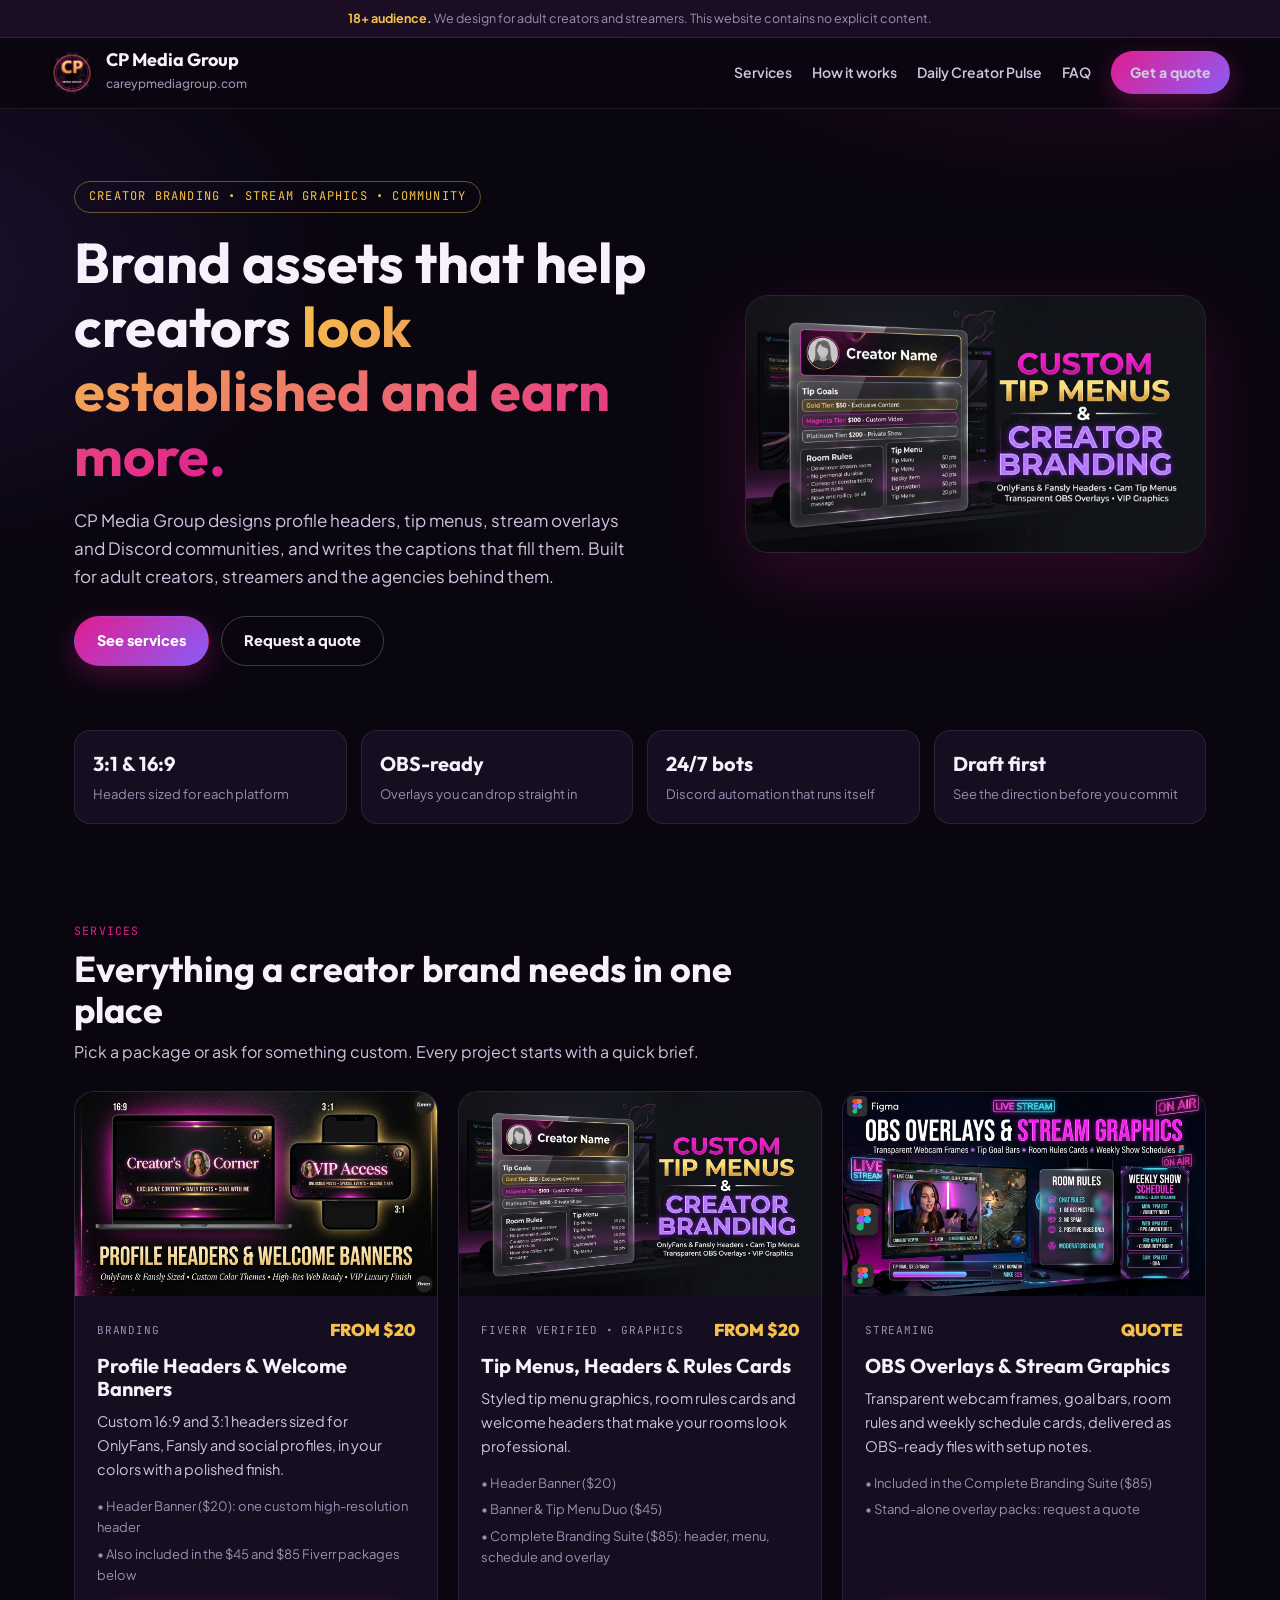
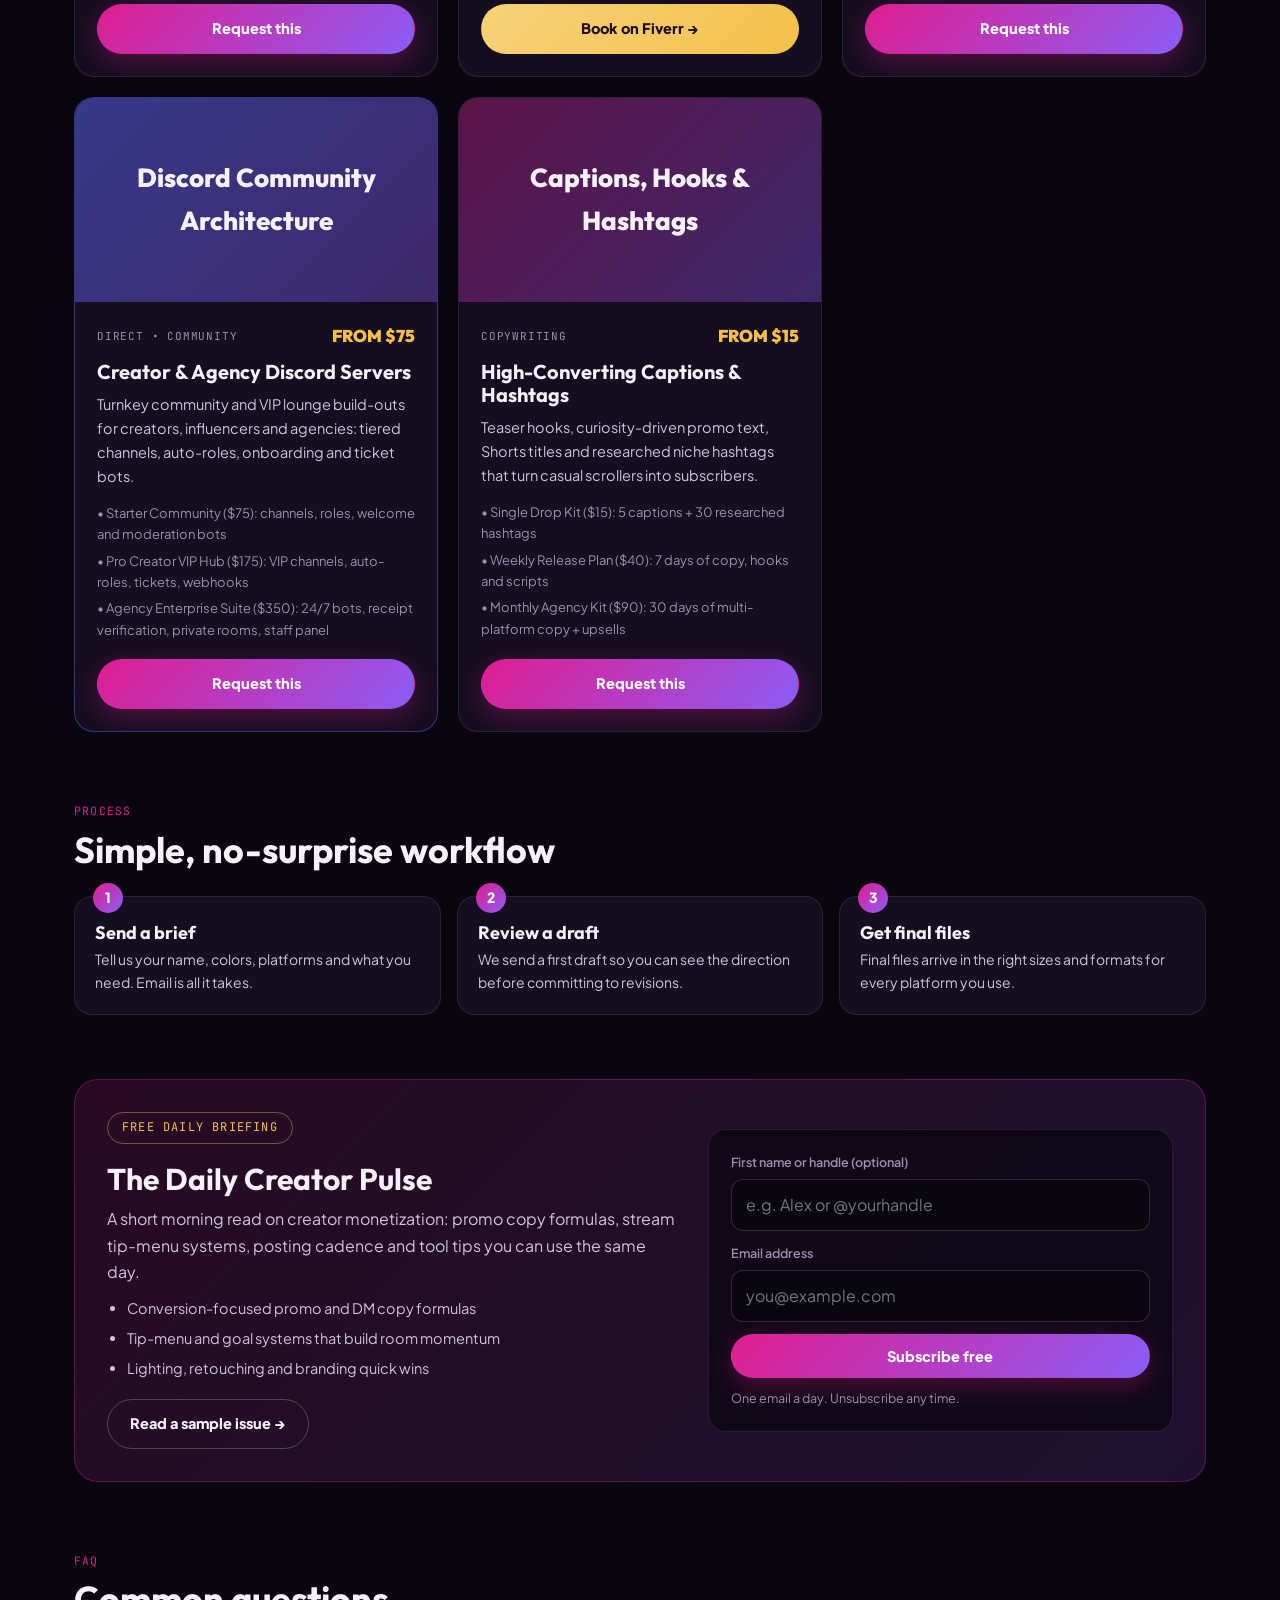
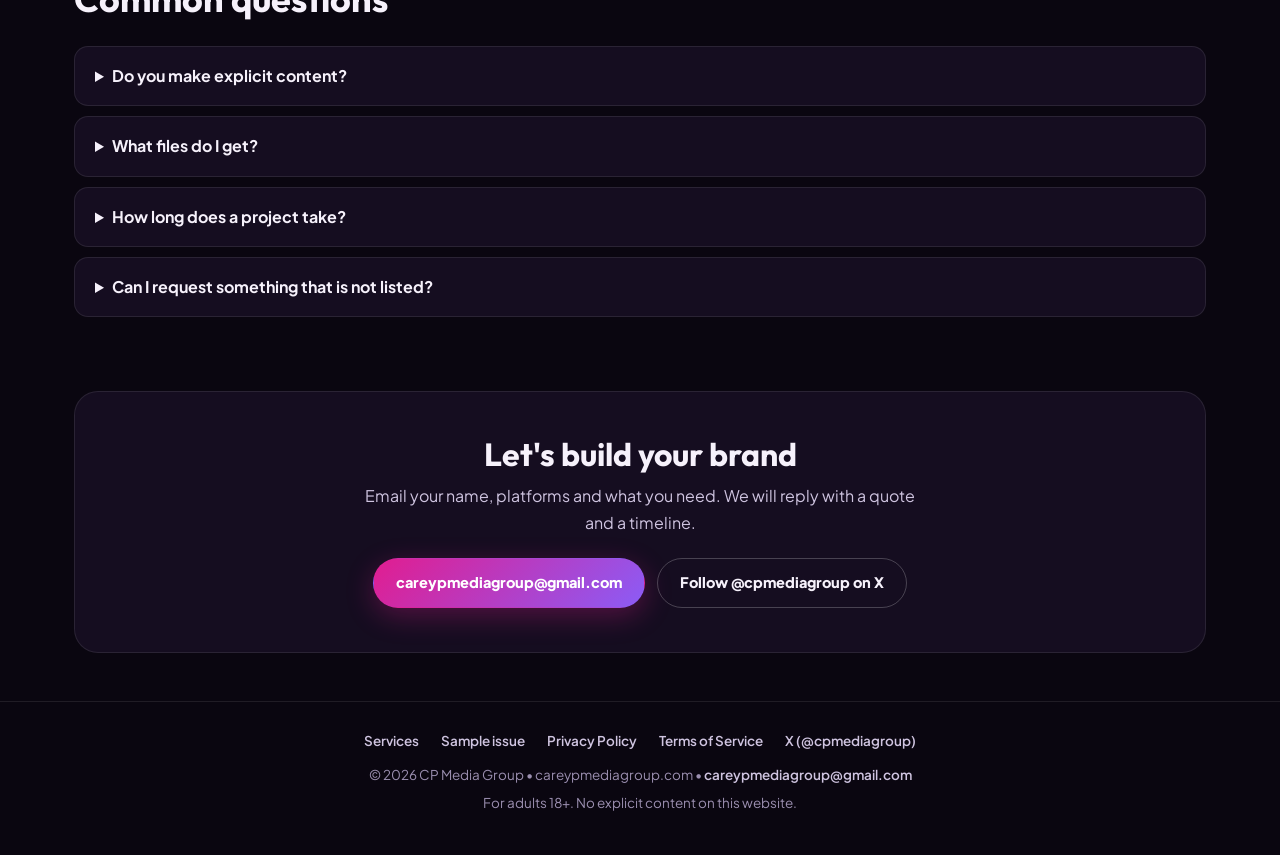
==== index.html @ f6dd86b8 "Initial CP Media Group site Co-authored-by: Copilot <223556219+Copilot@users.noreply.github.com>" ====
<!DOCTYPE html>
<html lang="en">
<head>
  <meta charset="UTF-8">
  <meta name="viewport" content="width=device-width, initial-scale=1.0">
  <title>CP Media Group • Creator Branding, Stream Graphics &amp; Community Builds</title>
  <meta name="description" content="CP Media Group builds profile headers, tip menus, stream overlays, Discord communities and conversion copy for adult creators, streamers and agencies. Plus The Daily Creator Pulse, a free daily briefing on creator monetization.">
  <link rel="canonical" href="https://careypmediagroup.com/">
  <meta property="og:type" content="website">
  <meta property="og:site_name" content="CP Media Group">
  <meta property="og:title" content="CP Media Group • Creator Branding, Stream Graphics &amp; Community Builds">
  <meta property="og:description" content="Profile headers, tip menus, stream overlays, Discord builds and conversion copy for creators and agencies.">
  <meta property="og:url" content="https://careypmediagroup.com/">
  <meta property="og:image" content="https://careypmediagroup.com/assets/banner.png">
  <meta name="twitter:card" content="summary_large_image">
  <meta name="twitter:site" content="@cpmediagroup">
  <link rel="icon" type="image/png" href="assets/favicon.png">
  <link rel="preconnect" href="https://fonts.googleapis.com">
  <link rel="preconnect" href="https://fonts.gstatic.com" crossorigin>
  <link href="https://fonts.googleapis.com/css2?family=Outfit:wght@500;700;800;900&family=Plus+Jakarta+Sans:wght@400;500;600;700;800&family=JetBrains+Mono:wght@500;700&display=swap" rel="stylesheet">
  <link rel="stylesheet" href="assets/site.css">
</head>
<body>
  <div class="age-bar"><strong>18+ audience.</strong> We design for adult creators and streamers. This website contains no explicit content.</div>

  <header class="site-header">
    <div class="header-inner">
      <a href="index.html" class="brand">
        <img src="assets/logo.png" alt="CP Media Group logo">
        <div><strong>CP Media Group</strong><span>careypmediagroup.com</span></div>
      </a>
      <nav class="main-nav">
        <a href="#services">Services</a>
        <a href="#process">How it works</a>
        <a href="#pulse">Daily Creator Pulse</a>
        <a href="#faq">FAQ</a>
        <a href="#contact" class="btn btn-primary btn-sm">Get a quote</a>
      </nav>
    </div>
  </header>

  <main>
    <section class="hero">
      <div>
        <span class="eyebrow">CREATOR BRANDING &bull; STREAM GRAPHICS &bull; COMMUNITY</span>
        <h1>Brand assets that help creators <em>look established and earn more.</em></h1>
        <p class="lead">CP Media Group designs profile headers, tip menus, stream overlays and Discord communities, and writes the captions that fill them. Built for adult creators, streamers and the agencies behind them.</p>
        <div class="cta-row">
          <a href="#services" class="btn btn-primary">See services</a>
          <a href="#contact" class="btn btn-ghost">Request a quote</a>
        </div>
      </div>
      <div class="hero-art"><img src="assets/GIG3_TIP_MENUS_COVER.jpg" alt="Example custom tip menu and creator branding design"></div>
    </section>

    <div class="stats">
      <div class="stat"><strong>3:1 &amp; 16:9</strong><span>Headers sized for each platform</span></div>
      <div class="stat"><strong>OBS-ready</strong><span>Overlays you can drop straight in</span></div>
      <div class="stat"><strong>24/7 bots</strong><span>Discord automation that runs itself</span></div>
      <div class="stat"><strong>Draft first</strong><span>See the direction before you commit</span></div>
    </div>

    <section class="block" id="services">
      <div class="section-head">
        <span class="tag">Services</span>
        <h2>Everything a creator brand needs in one place</h2>
        <p>Pick a package or ask for something custom. Every project starts with a quick brief.</p>
      </div>
      <div class="grid">
        <article class="card">
          <img class="thumb" src="assets/GIG3_SLIDE2_HEADERS.jpg" alt="Profile header and welcome banner examples" loading="lazy">
          <div class="body">
            <div class="tag-row"><span>Branding</span><span class="price">From $20</span></div>
            <h3>Profile Headers &amp; Welcome Banners</h3>
            <p>Custom 16:9 and 3:1 headers sized for OnlyFans, Fansly and social profiles, in your colors with a polished finish.</p>
            <ul><li>&bull; Header Banner ($20): one custom high-resolution header</li><li>&bull; Also included in the $45 and $85 Fiverr packages below</li></ul>
            <div class="actions"><a class="btn btn-primary" href="mailto:careypmediagroup@gmail.com?subject=Quote%20Request:%20Profile%20Headers">Request this</a></div>
          </div>
        </article>

        <article class="card">
          <img class="thumb" src="assets/GIG3_TIP_MENUS_COVER.jpg" alt="Custom tip menu design" loading="lazy">
          <div class="body">
            <div class="tag-row"><span>Fiverr verified &bull; Graphics</span><span class="price">From $20</span></div>
            <h3>Tip Menus, Headers &amp; Rules Cards</h3>
            <p>Styled tip menu graphics, room rules cards and welcome headers that make your rooms look professional.</p>
            <ul><li>&bull; Header Banner ($20)</li><li>&bull; Banner &amp; Tip Menu Duo ($45)</li><li>&bull; Complete Branding Suite ($85): header, menu, schedule and overlay</li></ul>
            <div class="actions"><a class="btn btn-gold" href="http://www.fiverr.com/s/GPPxKB3" target="_blank" rel="noopener">Book on Fiverr &rarr;</a></div>
          </div>
        </article>

        <article class="card">
          <img class="thumb" src="assets/GIG3_SLIDE3_OVERLAYS.jpg" alt="OBS overlays and stream graphics" loading="lazy">
          <div class="body">
            <div class="tag-row"><span>Streaming</span><span class="price">Quote</span></div>
            <h3>OBS Overlays &amp; Stream Graphics</h3>
            <p>Transparent webcam frames, goal bars, room rules and weekly schedule cards, delivered as OBS-ready files with setup notes.</p>
            <ul><li>&bull; Included in the Complete Branding Suite ($85)</li><li>&bull; Stand-alone overlay packs: request a quote</li></ul>
            <div class="actions"><a class="btn btn-primary" href="mailto:careypmediagroup@gmail.com?subject=Quote%20Request:%20Stream%20Overlays">Request this</a></div>
          </div>
        </article>

        <article class="card" style="border-color: rgba(88, 101, 242, 0.45);">
          <div class="thumb-fallback" style="background: linear-gradient(135deg, rgba(88, 101, 242, 0.5), rgba(139, 92, 246, 0.35));">Discord Community Architecture</div>
          <div class="body">
            <div class="tag-row"><span>Direct &bull; Community</span><span class="price">From $75</span></div>
            <h3>Creator &amp; Agency Discord Servers</h3>
            <p>Turnkey community and VIP lounge build-outs for creators, influencers and agencies: tiered channels, auto-roles, onboarding and ticket bots.</p>
            <ul><li>&bull; Starter Community ($75): channels, roles, welcome and moderation bots</li><li>&bull; Pro Creator VIP Hub ($175): VIP channels, auto-roles, tickets, webhooks</li><li>&bull; Agency Enterprise Suite ($350): 24/7 bots, receipt verification, private rooms, staff panel</li></ul>
            <div class="actions"><a class="btn btn-primary" href="mailto:careypmediagroup@gmail.com?subject=Quote%20Request:%20Discord%20Server">Request this</a></div>
          </div>
        </article>

        <article class="card">
          <div class="thumb-fallback">Captions, Hooks &amp; Hashtags</div>
          <div class="body">
            <div class="tag-row"><span>Copywriting</span><span class="price">From $15</span></div>
            <h3>High-Converting Captions &amp; Hashtags</h3>
            <p>Teaser hooks, curiosity-driven promo text, Shorts titles and researched niche hashtags that turn casual scrollers into subscribers.</p>
            <ul><li>&bull; Single Drop Kit ($15): 5 captions + 30 researched hashtags</li><li>&bull; Weekly Release Plan ($40): 7 days of copy, hooks and scripts</li><li>&bull; Monthly Agency Kit ($90): 30 days of multi-platform copy + upsells</li></ul>
            <div class="actions"><a class="btn btn-primary" href="mailto:careypmediagroup@gmail.com?subject=Quote%20Request:%20Captions%20and%20Hooks">Request this</a></div>
          </div>
        </article>
      </div>
    </section>

    <section class="block" id="process">
      <div class="section-head">
        <span class="tag">Process</span>
        <h2>Simple, no-surprise workflow</h2>
      </div>
      <div class="steps">
        <div class="step"><h3>Send a brief</h3><p>Tell us your name, colors, platforms and what you need. Email is all it takes.</p></div>
        <div class="step"><h3>Review a draft</h3><p>We send a first draft so you can see the direction before committing to revisions.</p></div>
        <div class="step"><h3>Get final files</h3><p>Final files arrive in the right sizes and formats for every platform you use.</p></div>
      </div>
    </section>

    <section class="block" id="pulse">
      <div class="pulse-box">
        <div>
          <span class="eyebrow">FREE DAILY BRIEFING</span>
          <h2>The Daily Creator Pulse</h2>
          <p>A short morning read on creator monetization: promo copy formulas, stream tip-menu systems, posting cadence and tool tips you can use the same day.</p>
          <ul>
            <li>Conversion-focused promo and DM copy formulas</li>
            <li>Tip-menu and goal systems that build room momentum</li>
            <li>Lighting, retouching and branding quick wins</li>
          </ul>
          <a class="btn btn-ghost" href="pulse-preview.html" target="_blank" rel="noopener">Read a sample issue &rarr;</a>
        </div>
        <form class="signup" id="signupForm" onsubmit="handleSignup(event)">
          <label for="signupName">First name or handle (optional)</label>
          <input id="signupName" type="text" autocomplete="given-name" placeholder="e.g. Alex or @yourhandle">
          <label for="signupEmail">Email address</label>
          <input id="signupEmail" type="email" required autocomplete="email" placeholder="you@example.com">
          <button type="submit" class="btn btn-primary" style="width:100%;">Subscribe free</button>
          <div class="note" id="signupNote">One email a day. Unsubscribe any time.</div>
        </form>
      </div>
    </section>

    <section class="block" id="faq">
      <div class="section-head">
        <span class="tag">FAQ</span>
        <h2>Common questions</h2>
      </div>
      <details class="faq"><summary>Do you make explicit content?</summary><p>No. We design branding, graphics, overlays, community structure and copy. We do not produce or host explicit content, and this website contains none.</p></details>
      <details class="faq"><summary>What files do I get?</summary><p>High-resolution PNG or JPG files sized for each platform, plus layered or OBS-ready files where the package includes them.</p></details>
      <details class="faq"><summary>How long does a project take?</summary><p>It depends on the package. We confirm a delivery date with your quote before any work starts.</p></details>
      <details class="faq"><summary>Can I request something that is not listed?</summary><p>Yes. Email us what you need and we will reply with a quote.</p></details>
    </section>

    <section class="contact" id="contact">
      <h2>Let's build your brand</h2>
      <p>Email your name, platforms and what you need. We will reply with a quote and a timeline.</p>
      <div class="cta-row" style="justify-content:center;">
        <a class="btn btn-primary" href="mailto:careypmediagroup@gmail.com?subject=Quote%20Request">careypmediagroup@gmail.com</a>
        <a class="btn btn-ghost" href="https://twitter.com/cpmediagroup" target="_blank" rel="noopener">Follow @cpmediagroup on X</a>
      </div>
    </section>
  </main>

  <footer class="site-footer">
    <div class="links">
      <a href="#services">Services</a>
      <a href="pulse-preview.html">Sample issue</a>
      <a href="privacy.html">Privacy Policy</a>
      <a href="terms.html">Terms of Service</a>
      <a href="https://twitter.com/cpmediagroup" target="_blank" rel="noopener">X (@cpmediagroup)</a>
    </div>
    <p>&copy; 2026 CP Media Group &bull; careypmediagroup.com &bull; <a href="mailto:careypmediagroup@gmail.com">careypmediagroup@gmail.com</a></p>
    <p style="margin-top:6px;">For adults 18+. No explicit content on this website.</p>
  </footer>

  <script>
    // Set to the real Beehiiv hosted subscribe URL ending in /create once the publication exists.
    const BEEHIIV_CREATE_URL = '';

    function handleSignup(e) {
      e.preventDefault();
      const email = document.getElementById('signupEmail').value.trim();
      const note = document.getElementById('signupNote');
      if (!email) return;
      if (!BEEHIIV_CREATE_URL) {
        note.style.color = '#f5c04a';
        note.textContent = 'Signups open shortly. Email careypmediagroup@gmail.com to be added now.';
        return;
      }
      const f = document.createElement('form');
      f.method = 'POST';
      f.action = BEEHIIV_CREATE_URL;
      f.target = '_blank';
      f.style.display = 'none';
      Object.entries({ email, double_opt: 'false', auto_login_enabled: 'true', sent_from_orchid: 'true', utm_source: 'careypmediagroup.com' }).forEach(([k, v]) => {
        const i = document.createElement('input');
        i.type = 'hidden'; i.name = k; i.value = v;
        f.appendChild(i);
      });
      document.body.appendChild(f);
      f.submit();
      f.remove();
      note.style.color = '#10b981';
      note.textContent = 'Thanks. Check the new tab to confirm your subscription.';
    }
  </script>
</body>
</html>
---- assets/site.css ----
:root {
  --bg: #0a0610;
  --bg-2: #110a1a;
  --card: #150d20;
  --border: rgba(255, 255, 255, 0.09);
  --mag: #e11d90;
  --vio: #8b5cf6;
  --gold: #f5c04a;
  --text: #f6f1fb;
  --sub: #cfc4e0;
  --muted: #9b8fb0;
}
* { box-sizing: border-box; margin: 0; padding: 0; }
html { scroll-behavior: smooth; }
body { background: var(--bg); color: var(--sub); font-family: 'Plus Jakarta Sans', -apple-system, 'Segoe UI', Roboto, sans-serif; line-height: 1.65; }
body::before { content: ""; position: fixed; inset: 0; background: radial-gradient(900px 500px at 85% -10%, rgba(225, 29, 144, 0.16), transparent 60%), radial-gradient(800px 500px at -10% 30%, rgba(139, 92, 246, 0.14), transparent 60%); pointer-events: none; z-index: -1; }
a { color: var(--gold); font-weight: 600; }
img { max-width: 100%; display: block; }
h1, h2, h3 { font-family: 'Outfit', sans-serif; color: var(--text); line-height: 1.15; }

.age-bar { background: #1a0d24; border-bottom: 1px solid var(--border); text-align: center; font-size: 12.5px; padding: 8px 16px; color: var(--muted); }
.age-bar strong { color: var(--gold); }

header.site-header { position: sticky; top: 0; z-index: 50; background: rgba(10, 6, 16, 0.9); backdrop-filter: blur(14px); border-bottom: 1px solid var(--border); padding: 12px 24px; }
.header-inner { max-width: 1180px; margin: 0 auto; display: flex; align-items: center; justify-content: space-between; gap: 16px; flex-wrap: wrap; }
.brand { display: flex; align-items: center; gap: 12px; text-decoration: none; }
.brand img { width: 44px; height: 44px; border-radius: 50%; }
.brand strong { display: block; font-family: 'Outfit', sans-serif; font-size: 18px; color: var(--text); line-height: 1.1; }
.brand span { font-size: 12px; color: var(--muted); font-weight: 500; }
nav.main-nav { display: flex; align-items: center; gap: 20px; flex-wrap: wrap; }
nav.main-nav a { text-decoration: none; font-size: 14px; color: var(--sub); }
nav.main-nav a:hover { color: var(--gold); }
.btn { display: inline-flex; align-items: center; justify-content: center; gap: 8px; padding: 12px 22px; border-radius: 999px; font-weight: 800; font-size: 14.5px; text-decoration: none; border: 1px solid transparent; cursor: pointer; font-family: inherit; }
.btn-primary { background: linear-gradient(135deg, var(--mag), var(--vio)); color: #fff; box-shadow: 0 8px 28px rgba(225, 29, 144, 0.3); }
.btn-ghost { background: transparent; color: var(--text); border-color: rgba(255, 255, 255, 0.22); }
.btn-gold { background: linear-gradient(135deg, #f7d27a, var(--gold)); color: #1a0d24; }
.btn-sm { padding: 9px 18px; font-size: 13.5px; }

main, .wrap { max-width: 1180px; margin: 0 auto; padding: 0 24px; }
.hero { display: grid; grid-template-columns: 1.15fr 0.85fr; gap: 48px; align-items: center; padding: 72px 0 56px; }
.eyebrow { display: inline-block; font-family: 'JetBrains Mono', monospace; font-size: 12px; letter-spacing: 1.2px; color: var(--gold); border: 1px solid rgba(245, 192, 74, 0.4); border-radius: 999px; padding: 5px 14px; margin-bottom: 18px; }
.hero h1 { font-size: clamp(34px, 5vw, 56px); margin-bottom: 18px; }
.hero h1 em { font-style: normal; background: linear-gradient(135deg, var(--gold), var(--mag)); -webkit-background-clip: text; background-clip: text; color: transparent; }
.hero p.lead { font-size: 17px; margin-bottom: 26px; max-width: 560px; }
.cta-row { display: flex; gap: 12px; flex-wrap: wrap; }
.hero-art { border: 1px solid var(--border); border-radius: 24px; overflow: hidden; box-shadow: 0 24px 70px rgba(225, 29, 144, 0.18); background: var(--card); }
.hero-art img { width: 100%; }
.stats { display: grid; grid-template-columns: repeat(auto-fit, minmax(150px, 1fr)); gap: 14px; margin: 8px 0 56px; }
.stat { background: var(--card); border: 1px solid var(--border); border-radius: 16px; padding: 16px 18px; }
.stat strong { display: block; font-family: 'Outfit', sans-serif; font-size: 20px; color: var(--text); }
.stat span { font-size: 13px; color: var(--muted); }

section.block { padding: 36px 0 28px; }
.section-head { margin-bottom: 26px; max-width: 720px; }
.section-head .tag { font-family: 'JetBrains Mono', monospace; font-size: 11.5px; letter-spacing: 1.2px; color: var(--mag); text-transform: uppercase; }
.section-head h2 { font-size: clamp(26px, 3.4vw, 36px); margin: 6px 0 8px; }

.grid { display: grid; grid-template-columns: repeat(auto-fit, minmax(min(330px, 100%), 1fr)); gap: 20px; }
.card { background: var(--card); border: 1px solid var(--border); border-radius: 20px; overflow: hidden; display: flex; flex-direction: column; }
.card .thumb { aspect-ratio: 16 / 9; object-fit: cover; width: 100%; }
.card .thumb-fallback { aspect-ratio: 16 / 9; display: flex; align-items: center; justify-content: center; font-family: 'Outfit', sans-serif; font-weight: 800; font-size: 26px; color: var(--text); background: linear-gradient(135deg, rgba(225, 29, 144, 0.35), rgba(139, 92, 246, 0.35)); text-align: center; padding: 16px; }
.card .body { padding: 20px 22px 22px; display: flex; flex-direction: column; gap: 10px; flex: 1; }
.card .tag-row { display: flex; justify-content: space-between; align-items: center; font-family: 'JetBrains Mono', monospace; font-size: 11px; letter-spacing: 0.8px; color: var(--muted); text-transform: uppercase; }
.card .price { color: var(--gold); font-family: 'Outfit', sans-serif; font-weight: 900; font-size: 17px; letter-spacing: 0; }
.card h3 { font-size: 20px; }
.card p { font-size: 14.5px; }
.card ul { list-style: none; font-size: 13px; color: var(--muted); display: grid; gap: 5px; margin: 4px 0 8px; }
.card .actions { margin-top: auto; }
.card .actions .btn { width: 100%; }

.steps { display: grid; grid-template-columns: repeat(auto-fit, minmax(min(240px, 100%), 1fr)); gap: 16px; counter-reset: s; }
.step { background: var(--card); border: 1px solid var(--border); border-radius: 18px; padding: 20px; position: relative; }
.step::before { counter-increment: s; content: counter(s); position: absolute; top: -14px; left: 18px; width: 30px; height: 30px; border-radius: 50%; background: linear-gradient(135deg, var(--mag), var(--vio)); color: #fff; font-weight: 800; display: flex; align-items: center; justify-content: center; font-size: 14px; }
.step h3 { font-size: 18px; margin: 6px 0 4px; }
.step p { font-size: 14px; }

.pulse-box { background: linear-gradient(135deg, rgba(225, 29, 144, 0.14), rgba(139, 92, 246, 0.14)); border: 1px solid rgba(225, 29, 144, 0.35); border-radius: 24px; padding: 32px; display: grid; grid-template-columns: 1.1fr 0.9fr; gap: 32px; align-items: center; }
.pulse-box h2 { font-size: 30px; margin-bottom: 10px; }
.pulse-box ul { padding-left: 20px; margin: 12px 0 18px; }
.pulse-box li { margin-bottom: 6px; font-size: 14.5px; }
.signup { background: rgba(10, 6, 16, 0.7); border: 1px solid var(--border); border-radius: 18px; padding: 22px; }
.signup label { display: block; font-size: 12.5px; color: var(--muted); margin-bottom: 6px; font-weight: 600; }
.signup input { width: 100%; padding: 12px 14px; border-radius: 12px; border: 1px solid rgba(255, 255, 255, 0.15); background: #0a0610; color: var(--text); font: inherit; margin-bottom: 12px; }
.signup .note { font-size: 12.5px; color: var(--muted); margin-top: 10px; min-height: 18px; }

details.faq { background: var(--card); border: 1px solid var(--border); border-radius: 14px; padding: 16px 20px; margin-bottom: 10px; }
details.faq summary { cursor: pointer; font-weight: 700; color: var(--text); }
details.faq p { margin-top: 10px; font-size: 14.5px; }

.contact { text-align: center; background: var(--card); border: 1px solid var(--border); border-radius: 24px; padding: 44px 24px; margin: 36px 0 20px; }
.contact h2 { font-size: 32px; margin-bottom: 10px; }
.contact p { max-width: 560px; margin: 0 auto 22px; }

footer.site-footer { border-top: 1px solid var(--border); margin-top: 48px; padding: 28px 24px 40px; text-align: center; font-size: 13.5px; color: var(--muted); }
footer.site-footer .links { display: flex; flex-wrap: wrap; justify-content: center; gap: 8px 22px; margin-bottom: 12px; }
footer.site-footer a { color: var(--sub); text-decoration: none; font-weight: 600; }
footer.site-footer a:hover { color: var(--gold); }

/* policy pages */
.doc { max-width: 820px; margin: 44px auto 0; padding: 0 20px; }
.doc-card { background: var(--card); border: 1px solid var(--border); border-radius: 22px; padding: 44px; }
.doc-card h1 { font-size: 34px; margin-bottom: 8px; }
.doc-card .meta { font-size: 14px; color: var(--muted); padding-bottom: 22px; margin-bottom: 8px; border-bottom: 1px solid var(--border); }
.doc-card h2 { font-size: 20px; color: var(--gold); margin: 28px 0 10px; }
.doc-card p, .doc-card li { font-size: 15px; margin-bottom: 12px; }
.doc-card ul { padding-left: 22px; margin-bottom: 14px; }

@media (max-width: 860px) {
  .hero { grid-template-columns: 1fr; padding-top: 40px; }
  .pulse-box { grid-template-columns: 1fr; padding: 24px; }
  header.site-header { position: static; }
  .doc-card { padding: 26px 20px; }
}
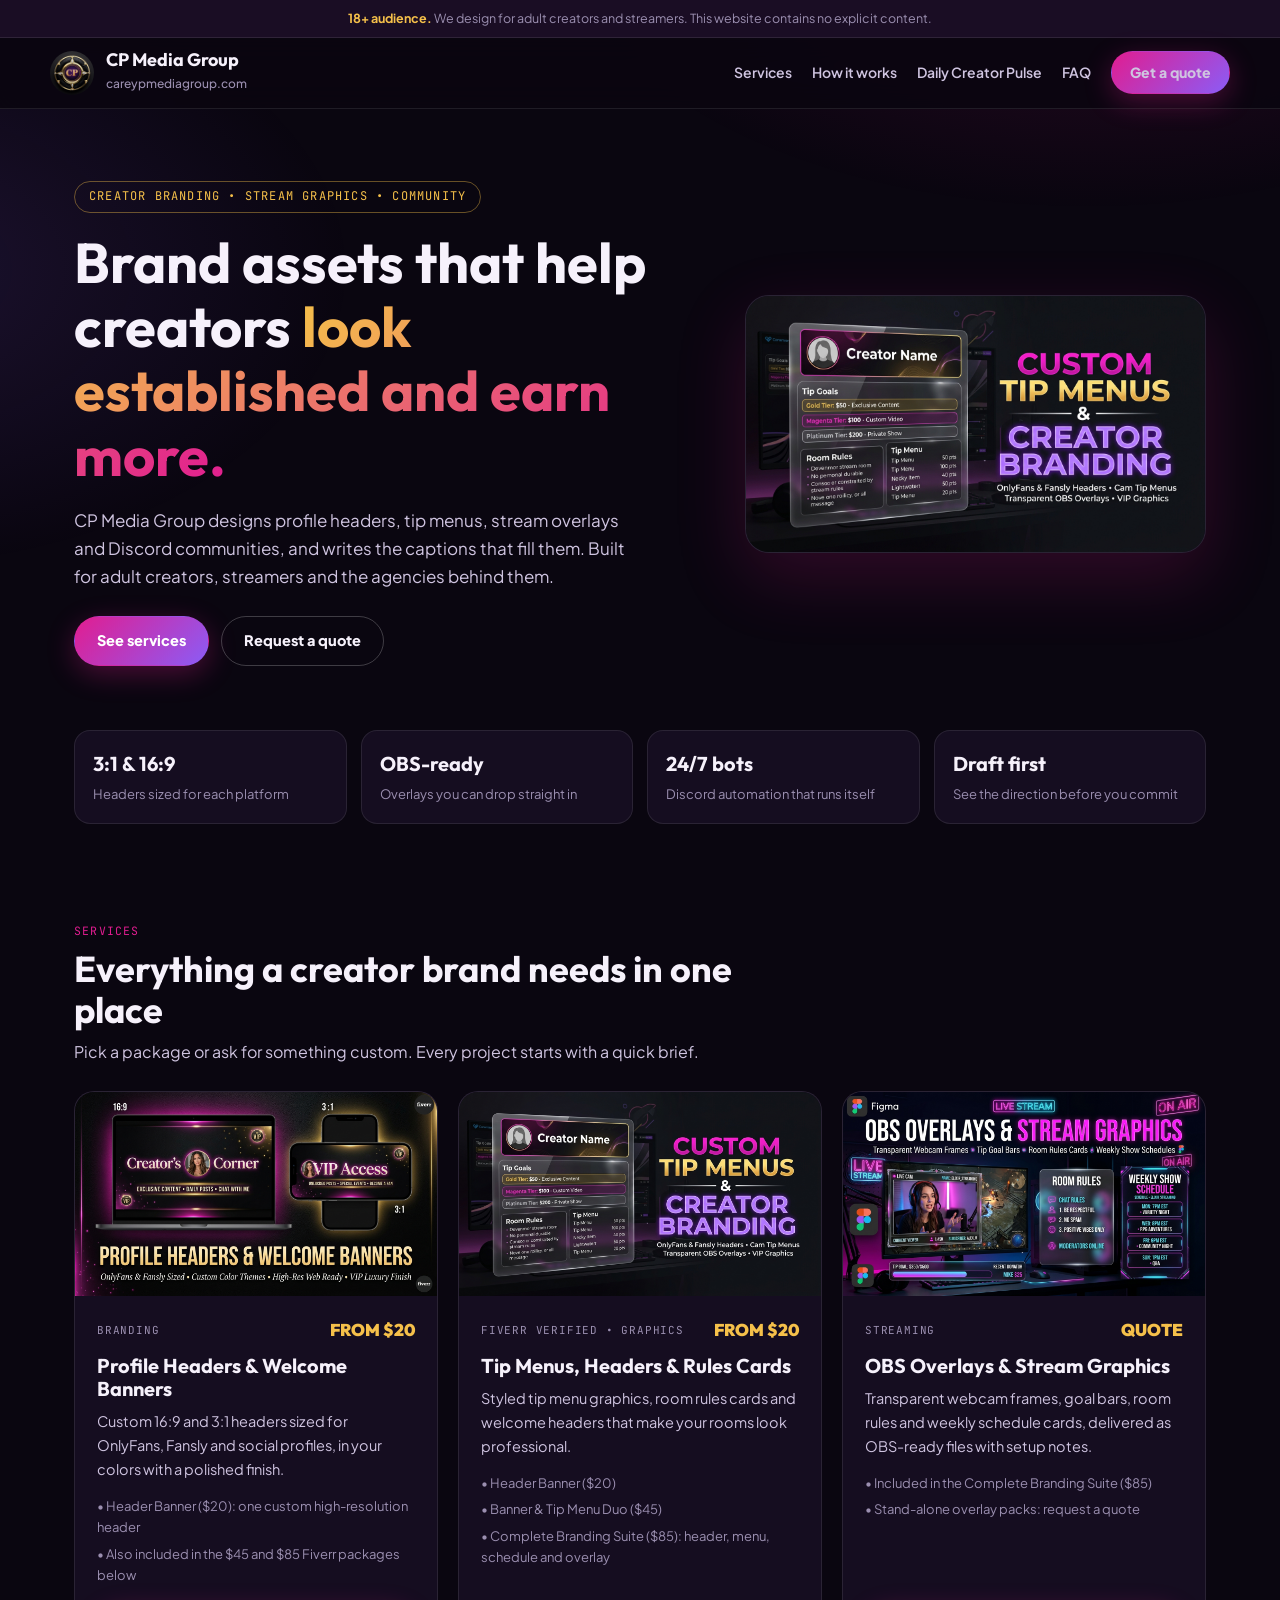
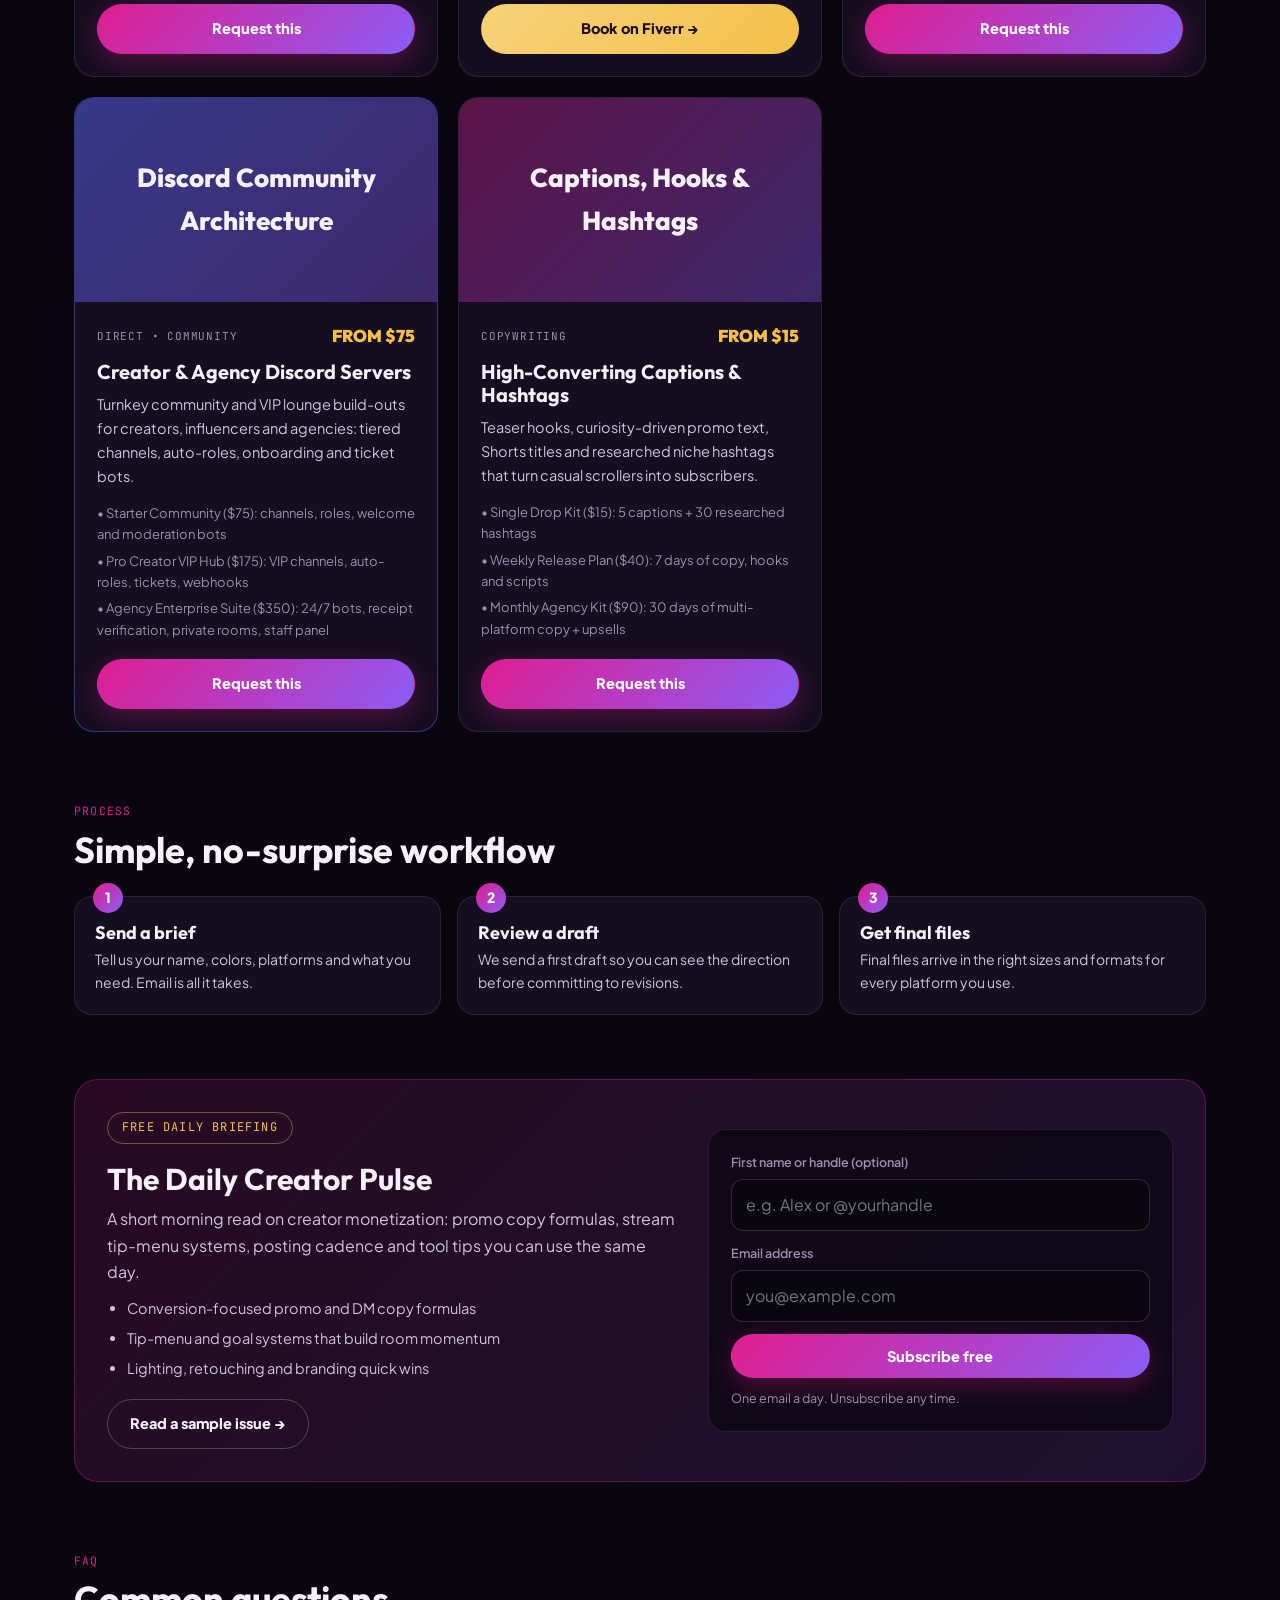
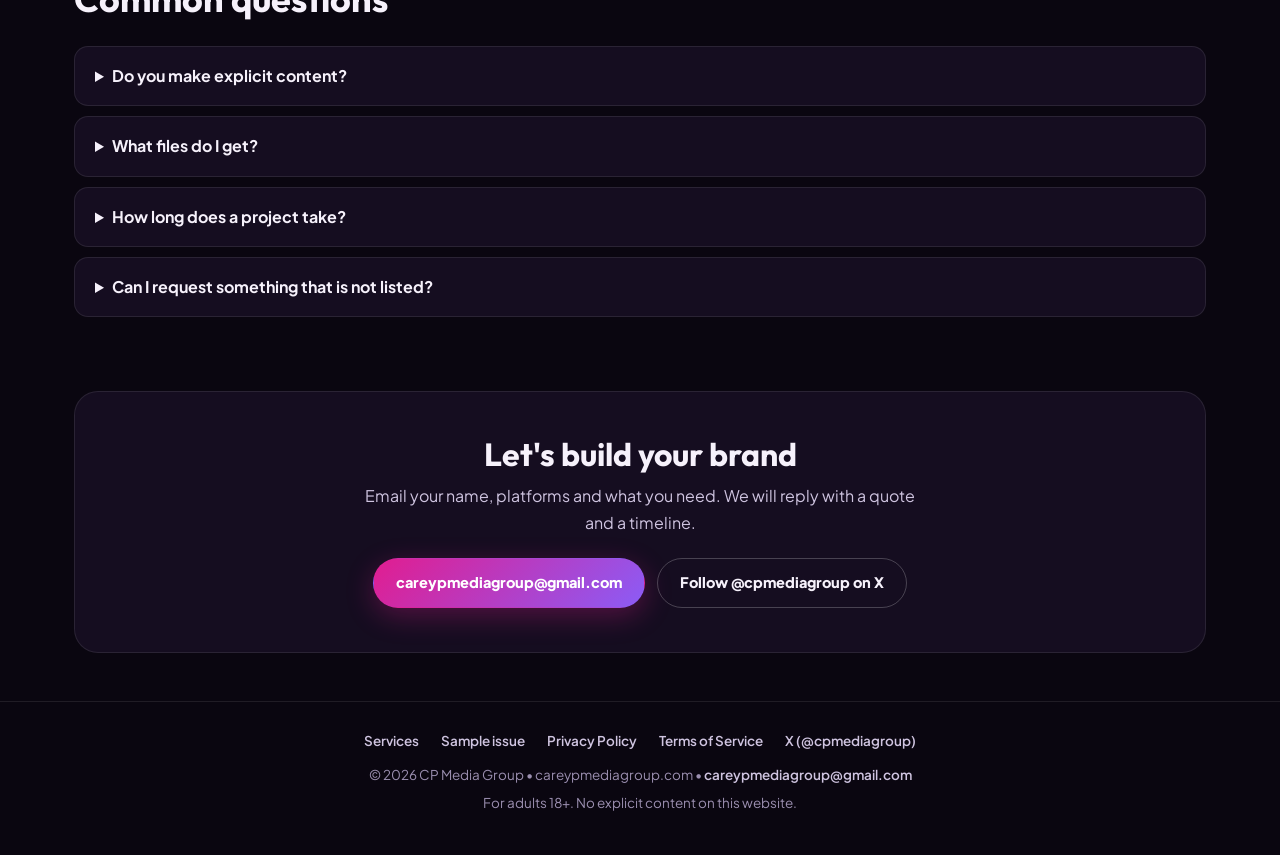
==== commit 6160281c: "Newsletter signup posts to the WORKHORSE signup gateway Co-authored-by: Copilot <223556219+Copilot@u" ====
--- a/index.html
+++ b/index.html
@@ -154,7 +154,8 @@
           <input id="signupName" type="text" autocomplete="given-name" placeholder="e.g. Alex or @yourhandle">
           <label for="signupEmail">Email address</label>
           <input id="signupEmail" type="email" required autocomplete="email" placeholder="you@example.com">
-          <button type="submit" class="btn btn-primary" style="width:100%;">Subscribe free</button>
+          <input type="text" id="signupWebsite" name="website" tabindex="-1" autocomplete="off" aria-hidden="true" style="position:absolute;left:-9999px;opacity:0;height:0;width:0;">
+          <button type="submit" id="signupBtn" class="btn btn-primary" style="width:100%;">Subscribe free</button>
           <div class="note" id="signupNote">One email a day. Unsubscribe any time.</div>
         </form>
       </div>
@@ -194,34 +195,36 @@
   </footer>
 
   <script>
-    // Set to the real Beehiiv hosted subscribe URL ending in /create once the publication exists.
-    const BEEHIIV_CREATE_URL = '';
-
-    function handleSignup(e) {
+    // Public signup gateway (forwards to the WORKHORSE newsletter roster)
+    const SIGNUP_URL = 'https://careypphoto-ai.taile1557e.ts.net:8443/subscribe';
+
+    async function handleSignup(e) {
       e.preventDefault();
       const email = document.getElementById('signupEmail').value.trim();
+      const name = document.getElementById('signupName').value.trim();
+      const honeypot = document.getElementById('signupWebsite').value;
       const note = document.getElementById('signupNote');
+      const btn = document.getElementById('signupBtn');
       if (!email) return;
-      if (!BEEHIIV_CREATE_URL) {
-        note.style.color = '#f5c04a';
-        note.textContent = 'Signups open shortly. Email careypmediagroup@gmail.com to be added now.';
-        return;
-      }
-      const f = document.createElement('form');
-      f.method = 'POST';
-      f.action = BEEHIIV_CREATE_URL;
-      f.target = '_blank';
-      f.style.display = 'none';
-      Object.entries({ email, double_opt: 'false', auto_login_enabled: 'true', sent_from_orchid: 'true', utm_source: 'careypmediagroup.com' }).forEach(([k, v]) => {
-        const i = document.createElement('input');
-        i.type = 'hidden'; i.name = k; i.value = v;
-        f.appendChild(i);
-      });
-      document.body.appendChild(f);
-      f.submit();
-      f.remove();
-      note.style.color = '#10b981';
-      note.textContent = 'Thanks. Check the new tab to confirm your subscription.';
+      btn.disabled = true;
+      btn.textContent = 'Subscribing...';
+      let ok = false;
+      let message = 'Something went wrong. Please email careypmediagroup@gmail.com to be added.';
+      try {
+        const res = await fetch(SIGNUP_URL, {
+          method: 'POST',
+          headers: { 'Content-Type': 'application/json' },
+          body: JSON.stringify({ email, name, publications: ['creator_pulse'], website: honeypot })
+        });
+        const data = await res.json().catch(() => ({}));
+        ok = res.ok && data.ok;
+        if (!ok && data.error) message = data.error;
+      } catch (err) {}
+      btn.disabled = false;
+      btn.textContent = 'Subscribe free';
+      note.style.color = ok ? '#10b981' : '#f5c04a';
+      note.textContent = ok ? 'You are subscribed. Check your inbox for a welcome email.' : message;
+      if (ok) document.getElementById('signupForm').reset();
     }
   </script>
 </body>
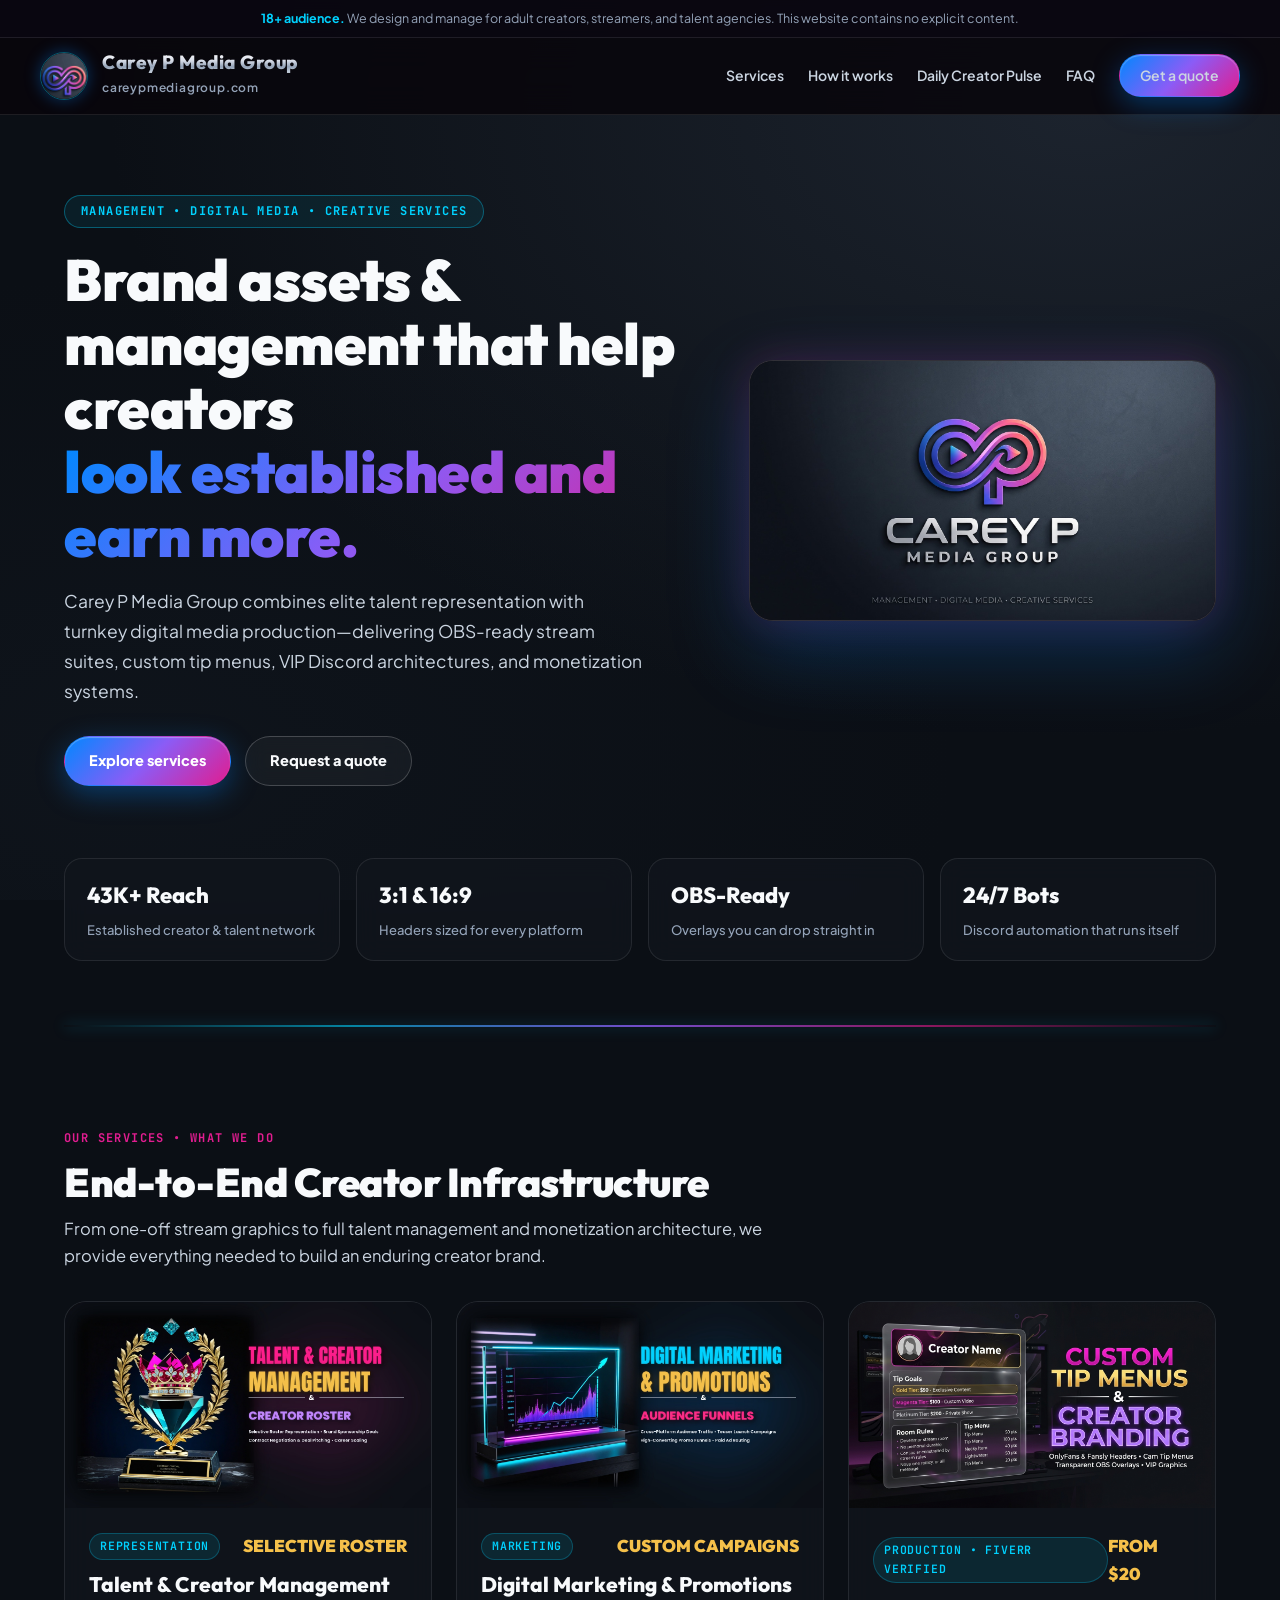
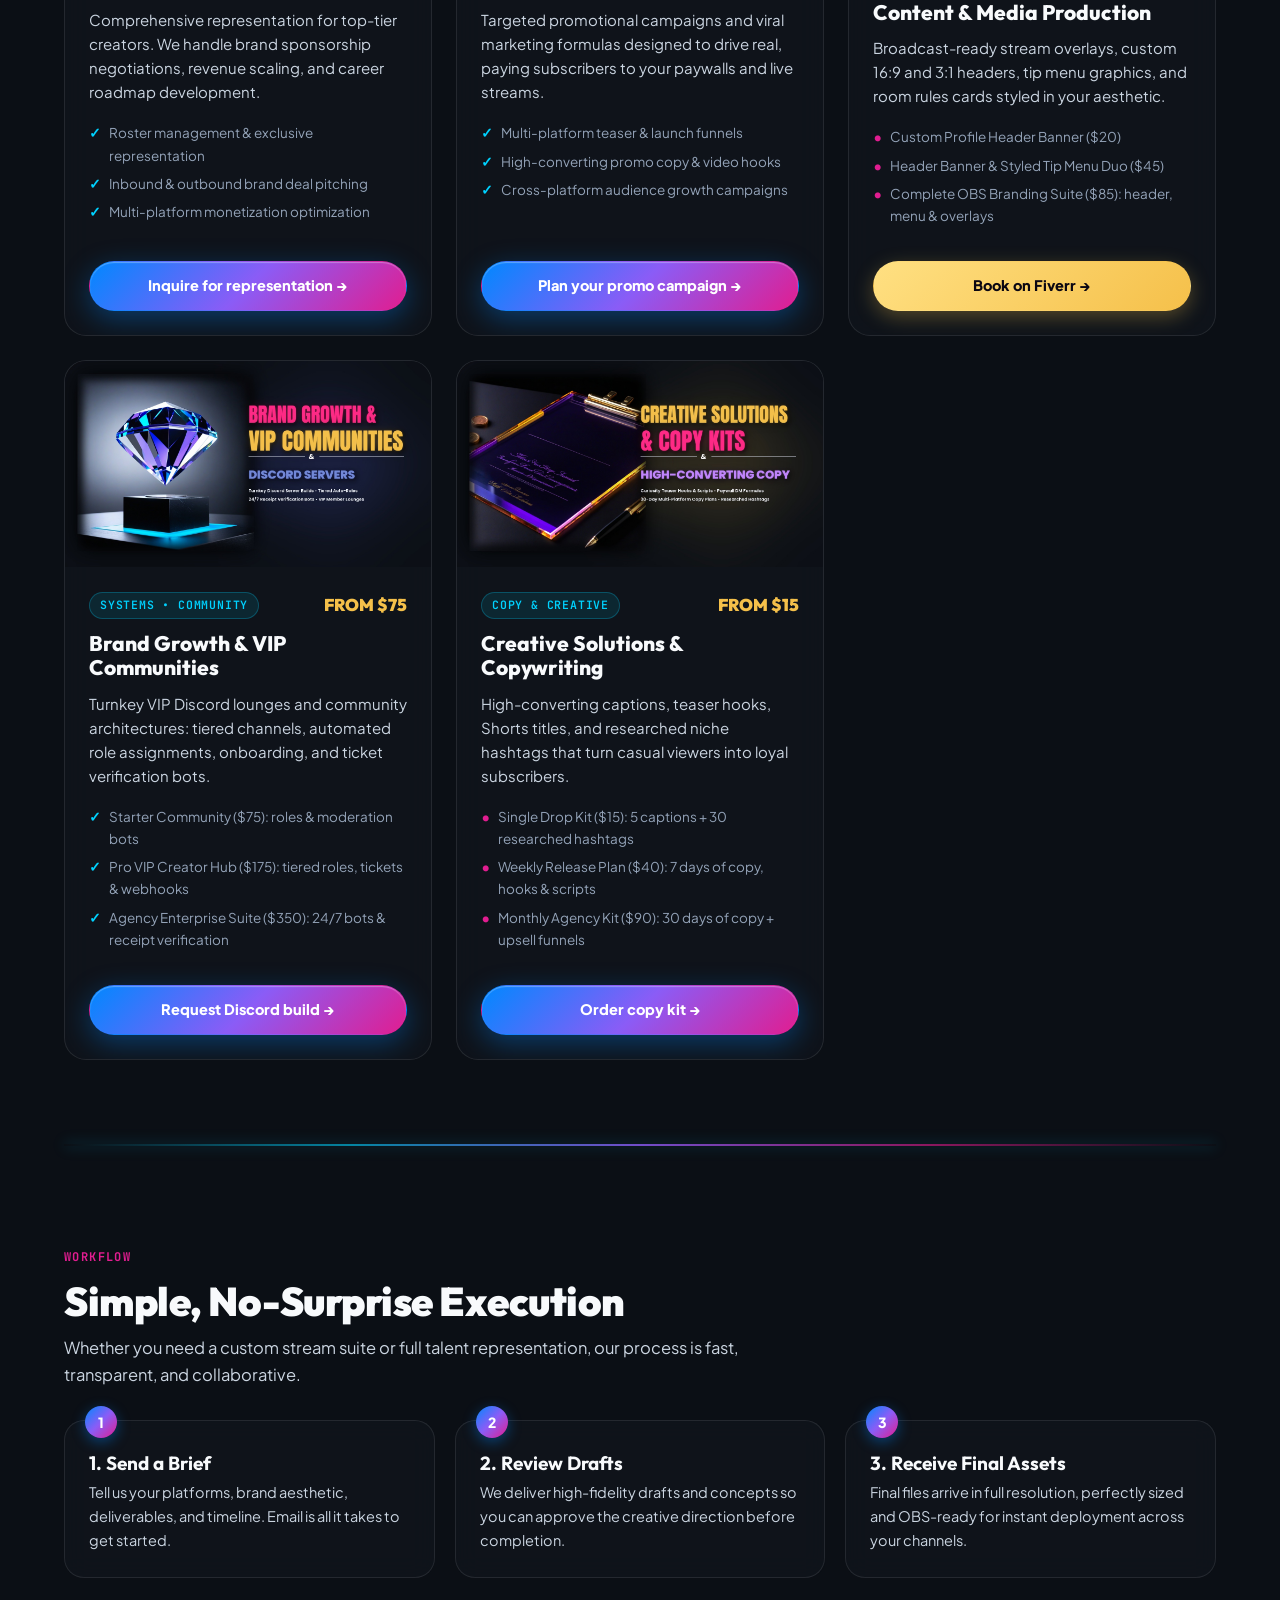
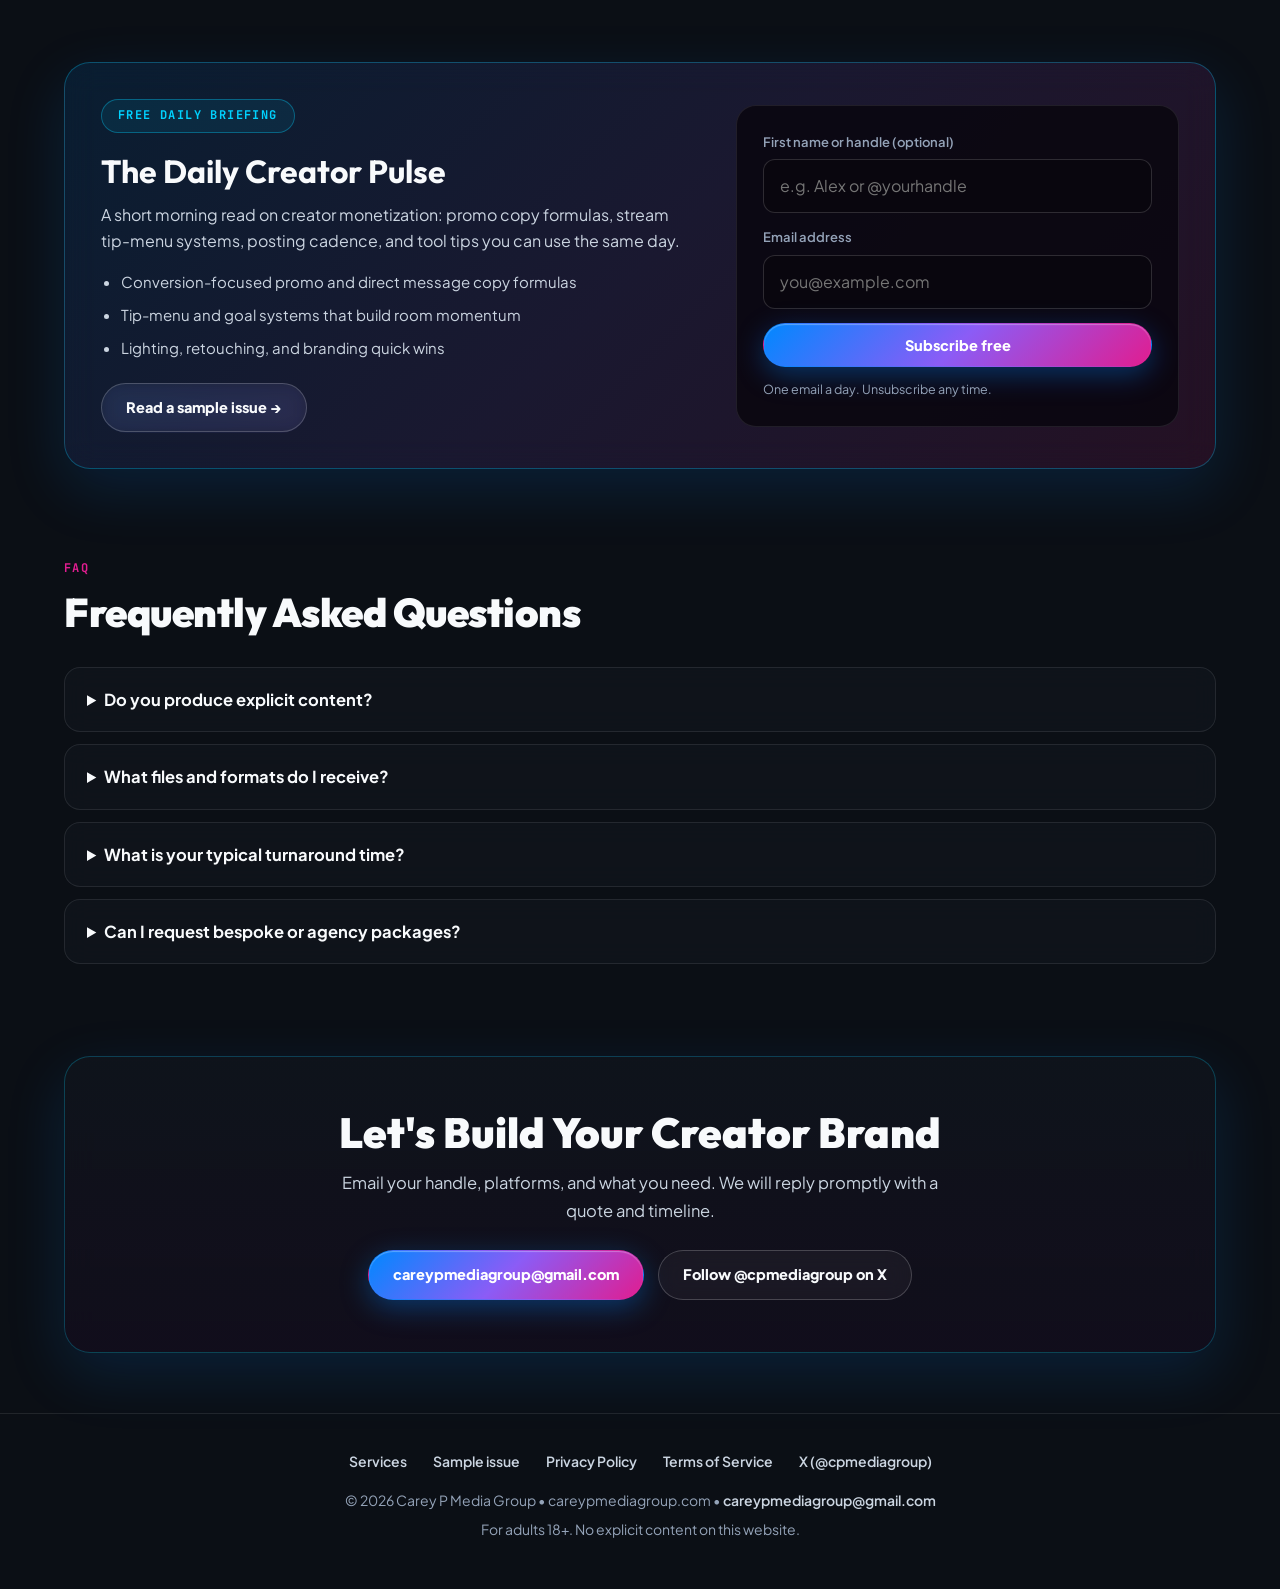
==== commit f4e651ad: "feat: overhaul brand identity to architectural solid slate theme and 3D ComfyUI service cards" ====
--- a/index.html
+++ b/index.html
@@ -3,17 +3,18 @@
 <head>
   <meta charset="UTF-8">
   <meta name="viewport" content="width=device-width, initial-scale=1.0">
-  <title>CP Media Group • Creator Branding, Stream Graphics &amp; Community Builds</title>
-  <meta name="description" content="CP Media Group builds profile headers, tip menus, stream overlays, Discord communities and conversion copy for adult creators, streamers and agencies. Plus The Daily Creator Pulse, a free daily briefing on creator monetization.">
+  <title>Carey P Media Group • Talent Management, Digital Media &amp; Creator Solutions</title>
+  <meta name="description" content="Carey P Media Group provides elite talent &amp; creator management, digital marketing, content &amp; media production, OBS stream suites, VIP Discord hubs, and monetization systems.">
   <link rel="canonical" href="https://careypmediagroup.com/">
   <meta property="og:type" content="website">
-  <meta property="og:site_name" content="CP Media Group">
-  <meta property="og:title" content="CP Media Group • Creator Branding, Stream Graphics &amp; Community Builds">
-  <meta property="og:description" content="Profile headers, tip menus, stream overlays, Discord builds and conversion copy for creators and agencies.">
+  <meta property="og:site_name" content="Carey P Media Group">
+  <meta property="og:title" content="Carey P Media Group • Talent Management, Digital Media &amp; Creator Solutions">
+  <meta property="og:description" content="Elite talent &amp; creator management, digital marketing, OBS stream graphics, custom tip menus, and turnkey monetization systems.">
   <meta property="og:url" content="https://careypmediagroup.com/">
   <meta property="og:image" content="https://careypmediagroup.com/assets/banner.png">
   <meta name="twitter:card" content="summary_large_image">
   <meta name="twitter:site" content="@cpmediagroup">
+  <meta name="twitter:image" content="https://careypmediagroup.com/assets/banner.png">
   <link rel="icon" type="image/png" href="assets/favicon.png">
   <link rel="preconnect" href="https://fonts.googleapis.com">
   <link rel="preconnect" href="https://fonts.gstatic.com" crossorigin>
@@ -21,13 +22,13 @@
   <link rel="stylesheet" href="assets/site.css">
 </head>
 <body>
-  <div class="age-bar"><strong>18+ audience.</strong> We design for adult creators and streamers. This website contains no explicit content.</div>
+  <div class="age-bar"><strong>18+ audience.</strong> We design and manage for adult creators, streamers, and talent agencies. This website contains no explicit content.</div>
 
   <header class="site-header">
     <div class="header-inner">
       <a href="index.html" class="brand">
-        <img src="assets/logo.png" alt="CP Media Group logo">
-        <div><strong>CP Media Group</strong><span>careypmediagroup.com</span></div>
+        <img src="assets/logo.png" alt="Carey P Media Group logo">
+        <div><strong>Carey P Media Group</strong><span>careypmediagroup.com</span></div>
       </a>
       <nav class="main-nav">
         <a href="#services">Services</a>
@@ -42,97 +43,164 @@
   <main>
     <section class="hero">
       <div>
-        <span class="eyebrow">CREATOR BRANDING &bull; STREAM GRAPHICS &bull; COMMUNITY</span>
-        <h1>Brand assets that help creators <em>look established and earn more.</em></h1>
-        <p class="lead">CP Media Group designs profile headers, tip menus, stream overlays and Discord communities, and writes the captions that fill them. Built for adult creators, streamers and the agencies behind them.</p>
+        <span class="eyebrow">MANAGEMENT &bull; DIGITAL MEDIA &bull; CREATIVE SERVICES</span>
+        <h1>Brand assets &amp; management that help creators <em>look established and earn more.</em></h1>
+        <p class="lead">Carey P Media Group combines elite talent representation with turnkey digital media production—delivering OBS-ready stream suites, custom tip menus, VIP Discord architectures, and monetization systems.</p>
         <div class="cta-row">
-          <a href="#services" class="btn btn-primary">See services</a>
+          <a href="#services" class="btn btn-primary">Explore services</a>
           <a href="#contact" class="btn btn-ghost">Request a quote</a>
         </div>
       </div>
-      <div class="hero-art"><img src="assets/GIG3_TIP_MENUS_COVER.jpg" alt="Example custom tip menu and creator branding design"></div>
+      <div class="hero-art">
+        <img src="assets/hero_showcase.jpg" alt="Carey P Media Group 3D Brand Showcase Artwork">
+      </div>
     </section>
 
     <div class="stats">
-      <div class="stat"><strong>3:1 &amp; 16:9</strong><span>Headers sized for each platform</span></div>
-      <div class="stat"><strong>OBS-ready</strong><span>Overlays you can drop straight in</span></div>
-      <div class="stat"><strong>24/7 bots</strong><span>Discord automation that runs itself</span></div>
-      <div class="stat"><strong>Draft first</strong><span>See the direction before you commit</span></div>
+      <div class="stat"><strong>43K+ Reach</strong><span>Established creator &amp; talent network</span></div>
+      <div class="stat"><strong>3:1 &amp; 16:9</strong><span>Headers sized for every platform</span></div>
+      <div class="stat"><strong>OBS-Ready</strong><span>Overlays you can drop straight in</span></div>
+      <div class="stat"><strong>24/7 Bots</strong><span>Discord automation that runs itself</span></div>
     </div>
+
+    <div class="waveform-divider"></div>
 
     <section class="block" id="services">
       <div class="section-head">
-        <span class="tag">Services</span>
-        <h2>Everything a creator brand needs in one place</h2>
-        <p>Pick a package or ask for something custom. Every project starts with a quick brief.</p>
-      </div>
+        <span class="tag">Our Services &bull; What We Do</span>
+        <h2>End-to-End Creator Infrastructure</h2>
+        <p>From one-off stream graphics to full talent management and monetization architecture, we provide everything needed to build an enduring creator brand.</p>
+      </div>
+
       <div class="grid">
-        <article class="card">
-          <img class="thumb" src="assets/GIG3_SLIDE2_HEADERS.jpg" alt="Profile header and welcome banner examples" loading="lazy">
-          <div class="body">
-            <div class="tag-row"><span>Branding</span><span class="price">From $20</span></div>
-            <h3>Profile Headers &amp; Welcome Banners</h3>
-            <p>Custom 16:9 and 3:1 headers sized for OnlyFans, Fansly and social profiles, in your colors with a polished finish.</p>
-            <ul><li>&bull; Header Banner ($20): one custom high-resolution header</li><li>&bull; Also included in the $45 and $85 Fiverr packages below</li></ul>
-            <div class="actions"><a class="btn btn-primary" href="mailto:careypmediagroup@gmail.com?subject=Quote%20Request:%20Profile%20Headers">Request this</a></div>
-          </div>
-        </article>
-
-        <article class="card">
-          <img class="thumb" src="assets/GIG3_TIP_MENUS_COVER.jpg" alt="Custom tip menu design" loading="lazy">
-          <div class="body">
-            <div class="tag-row"><span>Fiverr verified &bull; Graphics</span><span class="price">From $20</span></div>
-            <h3>Tip Menus, Headers &amp; Rules Cards</h3>
-            <p>Styled tip menu graphics, room rules cards and welcome headers that make your rooms look professional.</p>
-            <ul><li>&bull; Header Banner ($20)</li><li>&bull; Banner &amp; Tip Menu Duo ($45)</li><li>&bull; Complete Branding Suite ($85): header, menu, schedule and overlay</li></ul>
-            <div class="actions"><a class="btn btn-gold" href="http://www.fiverr.com/s/GPPxKB3" target="_blank" rel="noopener">Book on Fiverr &rarr;</a></div>
-          </div>
-        </article>
-
-        <article class="card">
-          <img class="thumb" src="assets/GIG3_SLIDE3_OVERLAYS.jpg" alt="OBS overlays and stream graphics" loading="lazy">
-          <div class="body">
-            <div class="tag-row"><span>Streaming</span><span class="price">Quote</span></div>
-            <h3>OBS Overlays &amp; Stream Graphics</h3>
-            <p>Transparent webcam frames, goal bars, room rules and weekly schedule cards, delivered as OBS-ready files with setup notes.</p>
-            <ul><li>&bull; Included in the Complete Branding Suite ($85)</li><li>&bull; Stand-alone overlay packs: request a quote</li></ul>
-            <div class="actions"><a class="btn btn-primary" href="mailto:careypmediagroup@gmail.com?subject=Quote%20Request:%20Stream%20Overlays">Request this</a></div>
-          </div>
-        </article>
-
-        <article class="card" style="border-color: rgba(88, 101, 242, 0.45);">
-          <div class="thumb-fallback" style="background: linear-gradient(135deg, rgba(88, 101, 242, 0.5), rgba(139, 92, 246, 0.35));">Discord Community Architecture</div>
-          <div class="body">
-            <div class="tag-row"><span>Direct &bull; Community</span><span class="price">From $75</span></div>
-            <h3>Creator &amp; Agency Discord Servers</h3>
-            <p>Turnkey community and VIP lounge build-outs for creators, influencers and agencies: tiered channels, auto-roles, onboarding and ticket bots.</p>
-            <ul><li>&bull; Starter Community ($75): channels, roles, welcome and moderation bots</li><li>&bull; Pro Creator VIP Hub ($175): VIP channels, auto-roles, tickets, webhooks</li><li>&bull; Agency Enterprise Suite ($350): 24/7 bots, receipt verification, private rooms, staff panel</li></ul>
-            <div class="actions"><a class="btn btn-primary" href="mailto:careypmediagroup@gmail.com?subject=Quote%20Request:%20Discord%20Server">Request this</a></div>
-          </div>
-        </article>
-
-        <article class="card">
-          <div class="thumb-fallback">Captions, Hooks &amp; Hashtags</div>
-          <div class="body">
-            <div class="tag-row"><span>Copywriting</span><span class="price">From $15</span></div>
-            <h3>High-Converting Captions &amp; Hashtags</h3>
-            <p>Teaser hooks, curiosity-driven promo text, Shorts titles and researched niche hashtags that turn casual scrollers into subscribers.</p>
-            <ul><li>&bull; Single Drop Kit ($15): 5 captions + 30 researched hashtags</li><li>&bull; Weekly Release Plan ($40): 7 days of copy, hooks and scripts</li><li>&bull; Monthly Agency Kit ($90): 30 days of multi-platform copy + upsells</li></ul>
-            <div class="actions"><a class="btn btn-primary" href="mailto:careypmediagroup@gmail.com?subject=Quote%20Request:%20Captions%20and%20Hooks">Request this</a></div>
-          </div>
-        </article>
-      </div>
-    </section>
+        <!-- PILLAR 1: TALENT & CREATOR MANAGEMENT -->
+        <article class="card">
+          <img class="thumb" src="assets/service_talent_management.jpg" alt="Talent &amp; Creator Management - Exclusive Creator Roster Representation" loading="lazy">
+          <div class="body">
+            <div class="tag-row">
+              <span class="tag-pill">Representation</span>
+              <span class="price">Selective Roster</span>
+            </div>
+            <h3>Talent &amp; Creator Management</h3>
+            <p>Comprehensive representation for top-tier creators. We handle brand sponsorship negotiations, revenue scaling, and career roadmap development.</p>
+            <ul>
+              <li><span class="check">✓</span> Roster management &amp; exclusive representation</li>
+              <li><span class="check">✓</span> Inbound &amp; outbound brand deal pitching</li>
+              <li><span class="check">✓</span> Multi-platform monetization optimization</li>
+            </ul>
+            <div class="actions">
+              <a class="btn btn-primary" href="mailto:careypmediagroup@gmail.com?subject=Inquiry:%20Talent%20%26%20Creator%20Management">Inquire for representation &rarr;</a>
+            </div>
+          </div>
+        </article>
+
+        <!-- PILLAR 2: DIGITAL MARKETING & PROMOTIONS -->
+        <article class="card">
+          <img class="thumb" src="assets/service_digital_marketing.jpg" alt="Digital Marketing &amp; Promotions - Viral Audience Traffic Funnels" loading="lazy">
+          <div class="body">
+            <div class="tag-row">
+              <span class="tag-pill">Marketing</span>
+              <span class="price">Custom Campaigns</span>
+            </div>
+            <h3>Digital Marketing &amp; Promotions</h3>
+            <p>Targeted promotional campaigns and viral marketing formulas designed to drive real, paying subscribers to your paywalls and live streams.</p>
+            <ul>
+              <li><span class="check">✓</span> Multi-platform teaser &amp; launch funnels</li>
+              <li><span class="check">✓</span> High-converting promo copy &amp; video hooks</li>
+              <li><span class="check">✓</span> Cross-platform audience growth campaigns</li>
+            </ul>
+            <div class="actions">
+              <a class="btn btn-primary" href="mailto:careypmediagroup@gmail.com?subject=Inquiry:%20Digital%20Marketing%20%26%20Promotions">Plan your promo campaign &rarr;</a>
+            </div>
+          </div>
+        </article>
+
+        <!-- PILLAR 3: CONTENT & MEDIA PRODUCTION -->
+        <article class="card">
+          <img class="thumb" src="assets/GIG3_TIP_MENUS_COVER.jpg" alt="Content & Media Production - Custom tip menu and stream design" loading="lazy">
+          <div class="body">
+            <div class="tag-row">
+              <span class="tag-pill">Production &bull; Fiverr Verified</span>
+              <span class="price">From $20</span>
+            </div>
+            <h3>Content &amp; Media Production</h3>
+            <p>Broadcast-ready stream overlays, custom 16:9 and 3:1 headers, tip menu graphics, and room rules cards styled in your aesthetic.</p>
+            <ul>
+              <li><span class="dot">•</span> Custom Profile Header Banner ($20)</li>
+              <li><span class="dot">•</span> Header Banner &amp; Styled Tip Menu Duo ($45)</li>
+              <li><span class="dot">•</span> Complete OBS Branding Suite ($85): header, menu &amp; overlays</li>
+            </ul>
+            <div class="actions">
+              <a class="btn btn-gold" href="http://www.fiverr.com/s/GPPxKB3" target="_blank" rel="noopener">Book on Fiverr &rarr;</a>
+            </div>
+          </div>
+        </article>
+
+        <!-- PILLAR 4: BRAND GROWTH & MONETIZATION -->
+        <article class="card">
+          <img class="thumb" src="assets/service_brand_monetization.jpg" alt="Brand Growth &amp; VIP Communities - Turnkey Discord Server Architecture" loading="lazy">
+          <div class="body">
+            <div class="tag-row">
+              <span class="tag-pill">Systems &bull; Community</span>
+              <span class="price">From $75</span>
+            </div>
+            <h3>Brand Growth &amp; VIP Communities</h3>
+            <p>Turnkey VIP Discord lounges and community architectures: tiered channels, automated role assignments, onboarding, and ticket verification bots.</p>
+            <ul>
+              <li><span class="check">✓</span> Starter Community ($75): roles &amp; moderation bots</li>
+              <li><span class="check">✓</span> Pro VIP Creator Hub ($175): tiered roles, tickets &amp; webhooks</li>
+              <li><span class="check">✓</span> Agency Enterprise Suite ($350): 24/7 bots &amp; receipt verification</li>
+            </ul>
+            <div class="actions">
+              <a class="btn btn-primary" href="mailto:careypmediagroup@gmail.com?subject=Quote%20Request:%20Discord%20Server">Request Discord build &rarr;</a>
+            </div>
+          </div>
+        </article>
+
+        <!-- PILLAR 5: CREATIVE SOLUTIONS -->
+        <article class="card">
+          <img class="thumb" src="assets/service_creative_solutions.jpg" alt="Creative Solutions &amp; Copywriting - High-Converting Caption Kits &amp; Viral Scripts" loading="lazy">
+          <div class="body">
+            <div class="tag-row">
+              <span class="tag-pill">Copy &amp; Creative</span>
+              <span class="price">From $15</span>
+            </div>
+            <h3>Creative Solutions &amp; Copywriting</h3>
+            <p>High-converting captions, teaser hooks, Shorts titles, and researched niche hashtags that turn casual viewers into loyal subscribers.</p>
+            <ul>
+              <li><span class="dot">•</span> Single Drop Kit ($15): 5 captions + 30 researched hashtags</li>
+              <li><span class="dot">•</span> Weekly Release Plan ($40): 7 days of copy, hooks &amp; scripts</li>
+              <li><span class="dot">•</span> Monthly Agency Kit ($90): 30 days of copy + upsell funnels</li>
+            </ul>
+            <div class="actions">
+              <a class="btn btn-primary" href="mailto:careypmediagroup@gmail.com?subject=Quote%20Request:%20Captions%20and%20Hooks">Order copy kit &rarr;</a>
+            </div>
+          </div>
+        </article>
+      </div>
+    </section>
+
+    <div class="waveform-divider"></div>
 
     <section class="block" id="process">
       <div class="section-head">
-        <span class="tag">Process</span>
-        <h2>Simple, no-surprise workflow</h2>
+        <span class="tag">Workflow</span>
+        <h2>Simple, No-Surprise Execution</h2>
+        <p>Whether you need a custom stream suite or full talent representation, our process is fast, transparent, and collaborative.</p>
       </div>
       <div class="steps">
-        <div class="step"><h3>Send a brief</h3><p>Tell us your name, colors, platforms and what you need. Email is all it takes.</p></div>
-        <div class="step"><h3>Review a draft</h3><p>We send a first draft so you can see the direction before committing to revisions.</p></div>
-        <div class="step"><h3>Get final files</h3><p>Final files arrive in the right sizes and formats for every platform you use.</p></div>
+        <div class="step">
+          <h3>1. Send a Brief</h3>
+          <p>Tell us your platforms, brand aesthetic, deliverables, and timeline. Email is all it takes to get started.</p>
+        </div>
+        <div class="step">
+          <h3>2. Review Drafts</h3>
+          <p>We deliver high-fidelity drafts and concepts so you can approve the creative direction before completion.</p>
+        </div>
+        <div class="step">
+          <h3>3. Receive Final Assets</h3>
+          <p>Final files arrive in full resolution, perfectly sized and OBS-ready for instant deployment across your channels.</p>
+        </div>
       </div>
     </section>
 
@@ -141,11 +209,11 @@
         <div>
           <span class="eyebrow">FREE DAILY BRIEFING</span>
           <h2>The Daily Creator Pulse</h2>
-          <p>A short morning read on creator monetization: promo copy formulas, stream tip-menu systems, posting cadence and tool tips you can use the same day.</p>
+          <p>A short morning read on creator monetization: promo copy formulas, stream tip-menu systems, posting cadence, and tool tips you can use the same day.</p>
           <ul>
-            <li>Conversion-focused promo and DM copy formulas</li>
+            <li>Conversion-focused promo and direct message copy formulas</li>
             <li>Tip-menu and goal systems that build room momentum</li>
-            <li>Lighting, retouching and branding quick wins</li>
+            <li>Lighting, retouching, and branding quick wins</li>
           </ul>
           <a class="btn btn-ghost" href="pulse-preview.html" target="_blank" rel="noopener">Read a sample issue &rarr;</a>
         </div>
@@ -164,17 +232,17 @@
     <section class="block" id="faq">
       <div class="section-head">
         <span class="tag">FAQ</span>
-        <h2>Common questions</h2>
-      </div>
-      <details class="faq"><summary>Do you make explicit content?</summary><p>No. We design branding, graphics, overlays, community structure and copy. We do not produce or host explicit content, and this website contains none.</p></details>
-      <details class="faq"><summary>What files do I get?</summary><p>High-resolution PNG or JPG files sized for each platform, plus layered or OBS-ready files where the package includes them.</p></details>
-      <details class="faq"><summary>How long does a project take?</summary><p>It depends on the package. We confirm a delivery date with your quote before any work starts.</p></details>
-      <details class="faq"><summary>Can I request something that is not listed?</summary><p>Yes. Email us what you need and we will reply with a quote.</p></details>
+        <h2>Frequently Asked Questions</h2>
+      </div>
+      <details class="faq"><summary>Do you produce explicit content?</summary><p>No. We provide branding, graphic design, stream overlays, community architecture, and talent management. We do not produce or host explicit content, and this website contains none.</p></details>
+      <details class="faq"><summary>What files and formats do I receive?</summary><p>High-resolution PNG, JPG, and MP4 files formatted for each platform, plus transparent OBS-ready overlays and setup instructions.</p></details>
+      <details class="faq"><summary>What is your typical turnaround time?</summary><p>Single assets (headers, tip menus) typically deliver within 24–48 hours. Full branding suites deliver in 3–5 days. We confirm delivery dates before beginning work.</p></details>
+      <details class="faq"><summary>Can I request bespoke or agency packages?</summary><p>Yes. Email us your requirements and we will provide a custom proposal tailored to your creator brand or agency roster.</p></details>
     </section>
 
     <section class="contact" id="contact">
-      <h2>Let's build your brand</h2>
-      <p>Email your name, platforms and what you need. We will reply with a quote and a timeline.</p>
+      <h2>Let's Build Your Creator Brand</h2>
+      <p>Email your handle, platforms, and what you need. We will reply promptly with a quote and timeline.</p>
       <div class="cta-row" style="justify-content:center;">
         <a class="btn btn-primary" href="mailto:careypmediagroup@gmail.com?subject=Quote%20Request">careypmediagroup@gmail.com</a>
         <a class="btn btn-ghost" href="https://twitter.com/cpmediagroup" target="_blank" rel="noopener">Follow @cpmediagroup on X</a>
@@ -190,13 +258,12 @@
       <a href="terms.html">Terms of Service</a>
       <a href="https://twitter.com/cpmediagroup" target="_blank" rel="noopener">X (@cpmediagroup)</a>
     </div>
-    <p>&copy; 2026 CP Media Group &bull; careypmediagroup.com &bull; <a href="mailto:careypmediagroup@gmail.com">careypmediagroup@gmail.com</a></p>
+    <p>&copy; 2026 Carey P Media Group &bull; careypmediagroup.com &bull; <a href="mailto:careypmediagroup@gmail.com">careypmediagroup@gmail.com</a></p>
     <p style="margin-top:6px;">For adults 18+. No explicit content on this website.</p>
   </footer>
 
   <script>
-    // Public signup gateway (forwards to the WORKHORSE newsletter roster)
-    const SIGNUP_URL = 'https://careypphoto-ai.taile1557e.ts.net:8443/subscribe';
+    const SIGNUP_URL = 'https://secondary-pc.taile1557e.ts.net:8443/subscribe';
 
     async function handleSignup(e) {
       e.preventDefault();
@@ -223,7 +290,7 @@
       btn.disabled = false;
       btn.textContent = 'Subscribe free';
       note.style.color = ok ? '#10b981' : '#f5c04a';
-      note.textContent = ok ? 'You are subscribed. Check your inbox for a welcome email.' : message;
+      note.textContent = ok ? 'Almost done: we emailed you a confirmation link. Click it to finish subscribing (check spam too).' : message;
       if (ok) document.getElementById('signupForm').reset();
     }
   </script>
--- a/assets/site.css
+++ b/assets/site.css
@@ -1,113 +1,542 @@
+/* Carey P Media Group • Cyber-Luxury Stylesheet */
 :root {
-  --bg: #0a0610;
-  --bg-2: #110a1a;
-  --card: #150d20;
-  --border: rgba(255, 255, 255, 0.09);
+  --bg: #0b0f15;
+  --bg-card: rgba(16, 21, 29, 0.82);
+  --card-border: rgba(255, 255, 255, 0.09);
+  --card-border-hover: rgba(0, 210, 255, 0.45);
+  --cyan: #00d2ff;
+  --blue: #0088ff;
+  --vio: #8b5cf6;
   --mag: #e11d90;
-  --vio: #8b5cf6;
   --gold: #f5c04a;
-  --text: #f6f1fb;
-  --sub: #cfc4e0;
-  --muted: #9b8fb0;
-}
+  --silver: #e2e8f0;
+  --text: #f8fafc;
+  --sub: #cbd5e1;
+  --muted: #94a3b8;
+  --gradient-neon: linear-gradient(135deg, #0088ff 0%, #8b5cf6 50%, #e11d90 100%);
+  --gradient-chrome: linear-gradient(180deg, #ffffff 0%, #d8dde8 40%, #94a3b8 70%, #cbd5e1 100%);
+}
+
 * { box-sizing: border-box; margin: 0; padding: 0; }
 html { scroll-behavior: smooth; }
-body { background: var(--bg); color: var(--sub); font-family: 'Plus Jakarta Sans', -apple-system, 'Segoe UI', Roboto, sans-serif; line-height: 1.65; }
-body::before { content: ""; position: fixed; inset: 0; background: radial-gradient(900px 500px at 85% -10%, rgba(225, 29, 144, 0.16), transparent 60%), radial-gradient(800px 500px at -10% 30%, rgba(139, 92, 246, 0.14), transparent 60%); pointer-events: none; z-index: -1; }
-a { color: var(--gold); font-weight: 600; }
+
+body {
+  background-color: #0b0f15;
+  background-image: 
+    radial-gradient(1400px 900px at 85% 12%, rgba(45, 55, 70, 0.5), transparent 70%),
+    radial-gradient(1100px 650px at 10% 85%, rgba(16, 22, 30, 0.7), transparent 75%);
+  background-attachment: fixed;
+  color: var(--sub);
+  font-family: 'Plus Jakarta Sans', -apple-system, 'Segoe UI', Roboto, sans-serif;
+  line-height: 1.65;
+  min-height: 100vh;
+}
+
+a { color: var(--cyan); text-decoration: none; font-weight: 600; transition: color 0.2s ease; }
+a:hover { color: #fff; text-shadow: 0 0 10px rgba(0, 210, 255, 0.6); }
+
 img { max-width: 100%; display: block; }
 h1, h2, h3 { font-family: 'Outfit', sans-serif; color: var(--text); line-height: 1.15; }
 
-.age-bar { background: #1a0d24; border-bottom: 1px solid var(--border); text-align: center; font-size: 12.5px; padding: 8px 16px; color: var(--muted); }
-.age-bar strong { color: var(--gold); }
-
-header.site-header { position: sticky; top: 0; z-index: 50; background: rgba(10, 6, 16, 0.9); backdrop-filter: blur(14px); border-bottom: 1px solid var(--border); padding: 12px 24px; }
-.header-inner { max-width: 1180px; margin: 0 auto; display: flex; align-items: center; justify-content: space-between; gap: 16px; flex-wrap: wrap; }
-.brand { display: flex; align-items: center; gap: 12px; text-decoration: none; }
-.brand img { width: 44px; height: 44px; border-radius: 50%; }
-.brand strong { display: block; font-family: 'Outfit', sans-serif; font-size: 18px; color: var(--text); line-height: 1.1; }
-.brand span { font-size: 12px; color: var(--muted); font-weight: 500; }
-nav.main-nav { display: flex; align-items: center; gap: 20px; flex-wrap: wrap; }
-nav.main-nav a { text-decoration: none; font-size: 14px; color: var(--sub); }
-nav.main-nav a:hover { color: var(--gold); }
-.btn { display: inline-flex; align-items: center; justify-content: center; gap: 8px; padding: 12px 22px; border-radius: 999px; font-weight: 800; font-size: 14.5px; text-decoration: none; border: 1px solid transparent; cursor: pointer; font-family: inherit; }
-.btn-primary { background: linear-gradient(135deg, var(--mag), var(--vio)); color: #fff; box-shadow: 0 8px 28px rgba(225, 29, 144, 0.3); }
-.btn-ghost { background: transparent; color: var(--text); border-color: rgba(255, 255, 255, 0.22); }
-.btn-gold { background: linear-gradient(135deg, #f7d27a, var(--gold)); color: #1a0d24; }
-.btn-sm { padding: 9px 18px; font-size: 13.5px; }
-
-main, .wrap { max-width: 1180px; margin: 0 auto; padding: 0 24px; }
-.hero { display: grid; grid-template-columns: 1.15fr 0.85fr; gap: 48px; align-items: center; padding: 72px 0 56px; }
-.eyebrow { display: inline-block; font-family: 'JetBrains Mono', monospace; font-size: 12px; letter-spacing: 1.2px; color: var(--gold); border: 1px solid rgba(245, 192, 74, 0.4); border-radius: 999px; padding: 5px 14px; margin-bottom: 18px; }
-.hero h1 { font-size: clamp(34px, 5vw, 56px); margin-bottom: 18px; }
-.hero h1 em { font-style: normal; background: linear-gradient(135deg, var(--gold), var(--mag)); -webkit-background-clip: text; background-clip: text; color: transparent; }
-.hero p.lead { font-size: 17px; margin-bottom: 26px; max-width: 560px; }
-.cta-row { display: flex; gap: 12px; flex-wrap: wrap; }
-.hero-art { border: 1px solid var(--border); border-radius: 24px; overflow: hidden; box-shadow: 0 24px 70px rgba(225, 29, 144, 0.18); background: var(--card); }
-.hero-art img { width: 100%; }
-.stats { display: grid; grid-template-columns: repeat(auto-fit, minmax(150px, 1fr)); gap: 14px; margin: 8px 0 56px; }
-.stat { background: var(--card); border: 1px solid var(--border); border-radius: 16px; padding: 16px 18px; }
-.stat strong { display: block; font-family: 'Outfit', sans-serif; font-size: 20px; color: var(--text); }
-.stat span { font-size: 13px; color: var(--muted); }
-
-section.block { padding: 36px 0 28px; }
-.section-head { margin-bottom: 26px; max-width: 720px; }
-.section-head .tag { font-family: 'JetBrains Mono', monospace; font-size: 11.5px; letter-spacing: 1.2px; color: var(--mag); text-transform: uppercase; }
-.section-head h2 { font-size: clamp(26px, 3.4vw, 36px); margin: 6px 0 8px; }
-
-.grid { display: grid; grid-template-columns: repeat(auto-fit, minmax(min(330px, 100%), 1fr)); gap: 20px; }
-.card { background: var(--card); border: 1px solid var(--border); border-radius: 20px; overflow: hidden; display: flex; flex-direction: column; }
-.card .thumb { aspect-ratio: 16 / 9; object-fit: cover; width: 100%; }
-.card .thumb-fallback { aspect-ratio: 16 / 9; display: flex; align-items: center; justify-content: center; font-family: 'Outfit', sans-serif; font-weight: 800; font-size: 26px; color: var(--text); background: linear-gradient(135deg, rgba(225, 29, 144, 0.35), rgba(139, 92, 246, 0.35)); text-align: center; padding: 16px; }
-.card .body { padding: 20px 22px 22px; display: flex; flex-direction: column; gap: 10px; flex: 1; }
-.card .tag-row { display: flex; justify-content: space-between; align-items: center; font-family: 'JetBrains Mono', monospace; font-size: 11px; letter-spacing: 0.8px; color: var(--muted); text-transform: uppercase; }
-.card .price { color: var(--gold); font-family: 'Outfit', sans-serif; font-weight: 900; font-size: 17px; letter-spacing: 0; }
-.card h3 { font-size: 20px; }
-.card p { font-size: 14.5px; }
-.card ul { list-style: none; font-size: 13px; color: var(--muted); display: grid; gap: 5px; margin: 4px 0 8px; }
-.card .actions { margin-top: auto; }
+/* Top Age Bar */
+.age-bar {
+  background: rgba(10, 7, 16, 0.95);
+  border-bottom: 1px solid var(--card-border);
+  text-align: center;
+  font-size: 12.5px;
+  padding: 8px 16px;
+  color: var(--muted);
+  backdrop-filter: blur(10px);
+}
+.age-bar strong { color: var(--cyan); }
+
+/* Header */
+header.site-header {
+  position: sticky;
+  top: 0;
+  z-index: 50;
+  background: rgba(8, 6, 12, 0.88);
+  backdrop-filter: blur(16px);
+  -webkit-backdrop-filter: blur(16px);
+  border-bottom: 1px solid var(--card-border);
+  padding: 14px 24px;
+}
+.header-inner {
+  max-width: 1200px;
+  margin: 0 auto;
+  display: flex;
+  align-items: center;
+  justify-content: space-between;
+  gap: 16px;
+  flex-wrap: wrap;
+}
+.brand {
+  display: flex;
+  align-items: center;
+  gap: 14px;
+  text-decoration: none;
+}
+.brand img {
+  width: 48px;
+  height: 48px;
+  border-radius: 50%;
+  border: 1.5px solid rgba(0, 210, 255, 0.4);
+  box-shadow: 0 0 16px rgba(0, 136, 255, 0.35);
+  transition: transform 0.3s ease, box-shadow 0.3s ease;
+}
+.brand:hover img {
+  transform: scale(1.05);
+  box-shadow: 0 0 24px rgba(225, 29, 144, 0.5);
+  border-color: var(--mag);
+}
+.brand strong {
+  display: block;
+  font-family: 'Outfit', sans-serif;
+  font-size: 19px;
+  font-weight: 800;
+  letter-spacing: 0.5px;
+  background: var(--gradient-chrome);
+  -webkit-background-clip: text;
+  background-clip: text;
+  color: transparent;
+  line-height: 1.1;
+}
+.brand span {
+  font-size: 12px;
+  color: var(--muted);
+  font-weight: 600;
+  letter-spacing: 0.8px;
+}
+
+nav.main-nav { display: flex; align-items: center; gap: 24px; flex-wrap: wrap; }
+nav.main-nav a { text-decoration: none; font-size: 14px; color: var(--sub); font-weight: 600; }
+nav.main-nav a:hover { color: var(--cyan); }
+
+/* Buttons */
+.btn {
+  display: inline-flex;
+  align-items: center;
+  justify-content: center;
+  gap: 8px;
+  padding: 12px 24px;
+  border-radius: 999px;
+  font-weight: 800;
+  font-size: 14.5px;
+  text-decoration: none;
+  border: 1px solid transparent;
+  cursor: pointer;
+  font-family: inherit;
+  transition: all 0.25s cubic-bezier(0.16, 1, 0.3, 1);
+}
+.btn-primary {
+  background: var(--gradient-neon);
+  color: #fff;
+  box-shadow: 0 8px 28px rgba(0, 136, 255, 0.35), inset 0 1px 1px rgba(255, 255, 255, 0.3);
+}
+.btn-primary:hover {
+  transform: translateY(-2px);
+  box-shadow: 0 12px 34px rgba(225, 29, 144, 0.45), inset 0 1px 2px rgba(255, 255, 255, 0.5);
+  color: #fff;
+}
+.btn-ghost {
+  background: rgba(255, 255, 255, 0.04);
+  color: var(--text);
+  border-color: rgba(255, 255, 255, 0.2);
+  backdrop-filter: blur(10px);
+}
+.btn-ghost:hover {
+  background: rgba(255, 255, 255, 0.1);
+  border-color: var(--cyan);
+  color: #fff;
+  transform: translateY(-2px);
+}
+.btn-gold {
+  background: linear-gradient(135deg, #ffe082, var(--gold));
+  color: #0b0712;
+  font-weight: 800;
+  box-shadow: 0 6px 20px rgba(245, 192, 74, 0.3);
+}
+.btn-gold:hover {
+  transform: translateY(-2px);
+  box-shadow: 0 10px 28px rgba(245, 192, 74, 0.45);
+  color: #0b0712;
+}
+.btn-sm { padding: 9px 20px; font-size: 13.5px; }
+
+/* Main Wrapper */
+main, .wrap { max-width: 1200px; margin: 0 auto; padding: 0 24px; }
+
+/* Hero Section */
+.hero {
+  display: grid;
+  grid-template-columns: 1.15fr 0.85fr;
+  gap: 52px;
+  align-items: center;
+  padding: 80px 0 60px;
+}
+.eyebrow {
+  display: inline-flex;
+  align-items: center;
+  gap: 8px;
+  font-family: 'JetBrains Mono', monospace;
+  font-size: 12px;
+  font-weight: 700;
+  letter-spacing: 1.4px;
+  color: var(--cyan);
+  background: rgba(0, 210, 255, 0.08);
+  border: 1px solid rgba(0, 210, 255, 0.35);
+  border-radius: 999px;
+  padding: 6px 16px;
+  margin-bottom: 20px;
+  text-transform: uppercase;
+}
+.hero h1 {
+  font-size: clamp(36px, 5.2vw, 58px);
+  font-weight: 900;
+  letter-spacing: -0.5px;
+  margin-bottom: 20px;
+  line-height: 1.1;
+}
+.hero h1 em {
+  font-style: normal;
+  background: var(--gradient-neon);
+  -webkit-background-clip: text;
+  background-clip: text;
+  color: transparent;
+  display: inline-block;
+}
+.hero p.lead {
+  font-size: 17.5px;
+  color: var(--sub);
+  margin-bottom: 30px;
+  max-width: 580px;
+  line-height: 1.7;
+}
+.cta-row { display: flex; gap: 14px; flex-wrap: wrap; }
+
+/* Hero Artwork Showcase */
+.hero-art {
+  border: 1px solid rgba(255, 255, 255, 0.15);
+  border-radius: 24px;
+  overflow: hidden;
+  box-shadow: 0 28px 80px rgba(0, 136, 255, 0.25), 0 0 40px rgba(225, 29, 144, 0.2);
+  background: rgba(14, 11, 20, 0.9);
+  transition: transform 0.4s ease, box-shadow 0.4s ease;
+  position: relative;
+}
+.hero-art:hover {
+  transform: translateY(-4px) scale(1.01);
+  box-shadow: 0 32px 90px rgba(0, 210, 255, 0.35), 0 0 50px rgba(225, 29, 144, 0.3);
+  border-color: rgba(0, 210, 255, 0.5);
+}
+.hero-art img { width: 100%; display: block; }
+
+/* Stats Bar */
+.stats {
+  display: grid;
+  grid-template-columns: repeat(auto-fit, minmax(170px, 1fr));
+  gap: 16px;
+  margin: 12px 0 64px;
+}
+.stat {
+  background: var(--bg-card);
+  border: 1px solid var(--card-border);
+  backdrop-filter: blur(12px);
+  border-radius: 18px;
+  padding: 18px 22px;
+  transition: border-color 0.25s, transform 0.25s;
+}
+.stat:hover {
+  border-color: rgba(0, 210, 255, 0.35);
+  transform: translateY(-2px);
+}
+.stat strong {
+  display: block;
+  font-family: 'Outfit', sans-serif;
+  font-size: 22px;
+  font-weight: 800;
+  color: var(--text);
+  margin-bottom: 2px;
+}
+.stat span { font-size: 13px; color: var(--muted); font-weight: 500; }
+
+/* Section Headings */
+section.block { padding: 48px 0 36px; }
+.section-head { margin-bottom: 32px; max-width: 760px; }
+.section-head .tag {
+  font-family: 'JetBrains Mono', monospace;
+  font-size: 12px;
+  font-weight: 700;
+  letter-spacing: 1.4px;
+  color: var(--mag);
+  text-transform: uppercase;
+  display: inline-block;
+  margin-bottom: 6px;
+}
+.section-head h2 {
+  font-size: clamp(28px, 3.6vw, 40px);
+  font-weight: 900;
+  letter-spacing: -0.5px;
+  margin: 4px 0 10px;
+}
+.section-head p { font-size: 16.5px; color: var(--sub); }
+
+/* Waveform Accent Divider */
+.waveform-divider {
+  width: 100%;
+  height: 2px;
+  background: linear-gradient(90deg, transparent 0%, rgba(0, 210, 255, 0.6) 25%, rgba(139, 92, 246, 0.8) 50%, rgba(225, 29, 144, 0.6) 75%, transparent 100%);
+  margin: 48px 0;
+  box-shadow: 0 0 14px rgba(0, 210, 255, 0.4);
+}
+
+/* Services Grid (The 5 Core Pillars) */
+.grid {
+  display: grid;
+  grid-template-columns: repeat(auto-fit, minmax(min(340px, 100%), 1fr));
+  gap: 24px;
+}
+.card {
+  background: var(--bg-card);
+  border: 1px solid var(--card-border);
+  backdrop-filter: blur(14px);
+  border-radius: 22px;
+  overflow: hidden;
+  display: flex;
+  flex-direction: column;
+  transition: transform 0.3s ease, border-color 0.3s ease, box-shadow 0.3s ease;
+}
+.card:hover {
+  transform: translateY(-4px);
+  border-color: var(--card-border-hover);
+  box-shadow: 0 20px 50px rgba(0, 136, 255, 0.15), 0 0 25px rgba(225, 29, 144, 0.1);
+}
+.card .thumb {
+  aspect-ratio: 16 / 9;
+  object-fit: cover;
+  width: 100%;
+}
+.card .thumb-pillar {
+  aspect-ratio: 16 / 9;
+  display: flex;
+  flex-direction: column;
+  align-items: center;
+  justify-content: center;
+  background: linear-gradient(135deg, rgba(0, 136, 255, 0.22), rgba(139, 92, 246, 0.22), rgba(225, 29, 144, 0.22));
+  border-bottom: 1px solid var(--card-border);
+  text-align: center;
+  padding: 24px;
+  position: relative;
+}
+.card .thumb-pillar .pillar-icon {
+  font-size: 38px;
+  margin-bottom: 8px;
+  filter: drop-shadow(0 0 12px rgba(0, 210, 255, 0.5));
+}
+.card .thumb-pillar .pillar-label {
+  font-family: 'Outfit', sans-serif;
+  font-weight: 800;
+  font-size: 20px;
+  color: var(--text);
+  letter-spacing: 0.5px;
+}
+.card .body {
+  padding: 24px;
+  display: flex;
+  flex-direction: column;
+  gap: 12px;
+  flex: 1;
+}
+.card .tag-row {
+  display: flex;
+  justify-content: space-between;
+  align-items: center;
+  font-family: 'JetBrains Mono', monospace;
+  font-size: 11.5px;
+  letter-spacing: 0.8px;
+  color: var(--muted);
+  text-transform: uppercase;
+  font-weight: 600;
+}
+.card .tag-pill {
+  background: rgba(0, 210, 255, 0.1);
+  color: var(--cyan);
+  padding: 3px 10px;
+  border-radius: 999px;
+  border: 1px solid rgba(0, 210, 255, 0.25);
+}
+.card .price {
+  color: var(--gold);
+  font-family: 'Outfit', sans-serif;
+  font-weight: 900;
+  font-size: 17px;
+  letter-spacing: 0;
+}
+.card h3 { font-size: 21px; font-weight: 800; }
+.card p { font-size: 15px; color: var(--sub); line-height: 1.6; }
+.card ul {
+  list-style: none;
+  font-size: 13.5px;
+  color: var(--muted);
+  display: grid;
+  gap: 6px;
+  margin: 6px 0 12px;
+}
+.card ul li { display: flex; align-items: flex-start; gap: 8px; }
+.card ul li span.check { color: var(--cyan); font-weight: 900; }
+.card ul li span.dot { color: var(--mag); font-weight: 900; }
+.card .actions { margin-top: auto; padding-top: 10px; }
 .card .actions .btn { width: 100%; }
 
-.steps { display: grid; grid-template-columns: repeat(auto-fit, minmax(min(240px, 100%), 1fr)); gap: 16px; counter-reset: s; }
-.step { background: var(--card); border: 1px solid var(--border); border-radius: 18px; padding: 20px; position: relative; }
-.step::before { counter-increment: s; content: counter(s); position: absolute; top: -14px; left: 18px; width: 30px; height: 30px; border-radius: 50%; background: linear-gradient(135deg, var(--mag), var(--vio)); color: #fff; font-weight: 800; display: flex; align-items: center; justify-content: center; font-size: 14px; }
-.step h3 { font-size: 18px; margin: 6px 0 4px; }
-.step p { font-size: 14px; }
-
-.pulse-box { background: linear-gradient(135deg, rgba(225, 29, 144, 0.14), rgba(139, 92, 246, 0.14)); border: 1px solid rgba(225, 29, 144, 0.35); border-radius: 24px; padding: 32px; display: grid; grid-template-columns: 1.1fr 0.9fr; gap: 32px; align-items: center; }
-.pulse-box h2 { font-size: 30px; margin-bottom: 10px; }
-.pulse-box ul { padding-left: 20px; margin: 12px 0 18px; }
-.pulse-box li { margin-bottom: 6px; font-size: 14.5px; }
-.signup { background: rgba(10, 6, 16, 0.7); border: 1px solid var(--border); border-radius: 18px; padding: 22px; }
-.signup label { display: block; font-size: 12.5px; color: var(--muted); margin-bottom: 6px; font-weight: 600; }
-.signup input { width: 100%; padding: 12px 14px; border-radius: 12px; border: 1px solid rgba(255, 255, 255, 0.15); background: #0a0610; color: var(--text); font: inherit; margin-bottom: 12px; }
-.signup .note { font-size: 12.5px; color: var(--muted); margin-top: 10px; min-height: 18px; }
-
-details.faq { background: var(--card); border: 1px solid var(--border); border-radius: 14px; padding: 16px 20px; margin-bottom: 10px; }
-details.faq summary { cursor: pointer; font-weight: 700; color: var(--text); }
-details.faq p { margin-top: 10px; font-size: 14.5px; }
-
-.contact { text-align: center; background: var(--card); border: 1px solid var(--border); border-radius: 24px; padding: 44px 24px; margin: 36px 0 20px; }
-.contact h2 { font-size: 32px; margin-bottom: 10px; }
-.contact p { max-width: 560px; margin: 0 auto 22px; }
-
-footer.site-footer { border-top: 1px solid var(--border); margin-top: 48px; padding: 28px 24px 40px; text-align: center; font-size: 13.5px; color: var(--muted); }
-footer.site-footer .links { display: flex; flex-wrap: wrap; justify-content: center; gap: 8px 22px; margin-bottom: 12px; }
+/* Workflow Steps */
+.steps {
+  display: grid;
+  grid-template-columns: repeat(auto-fit, minmax(min(260px, 100%), 1fr));
+  gap: 20px;
+  counter-reset: s;
+}
+.step {
+  background: var(--bg-card);
+  border: 1px solid var(--card-border);
+  backdrop-filter: blur(12px);
+  border-radius: 20px;
+  padding: 24px;
+  position: relative;
+  transition: border-color 0.25s, transform 0.25s;
+}
+.step:hover {
+  border-color: rgba(0, 210, 255, 0.35);
+  transform: translateY(-2px);
+}
+.step::before {
+  counter-increment: s;
+  content: counter(s);
+  position: absolute;
+  top: -15px;
+  left: 20px;
+  width: 32px;
+  height: 32px;
+  border-radius: 50%;
+  background: var(--gradient-neon);
+  color: #fff;
+  font-weight: 800;
+  display: flex;
+  align-items: center;
+  justify-content: center;
+  font-size: 14px;
+  box-shadow: 0 4px 14px rgba(0, 136, 255, 0.4);
+}
+.step h3 { font-size: 19px; margin: 8px 0 6px; }
+.step p { font-size: 14.5px; color: var(--sub); }
+
+/* Daily Creator Pulse Box */
+.pulse-box {
+  background: linear-gradient(135deg, rgba(0, 136, 255, 0.12), rgba(139, 92, 246, 0.12), rgba(225, 29, 144, 0.12));
+  border: 1px solid rgba(0, 210, 255, 0.3);
+  backdrop-filter: blur(16px);
+  border-radius: 26px;
+  padding: 36px;
+  display: grid;
+  grid-template-columns: 1.15fr 0.85fr;
+  gap: 36px;
+  align-items: center;
+  box-shadow: 0 20px 60px rgba(0, 136, 255, 0.15);
+}
+.pulse-box h2 { font-size: 32px; margin-bottom: 12px; }
+.pulse-box p { font-size: 16px; color: var(--sub); line-height: 1.65; }
+.pulse-box ul { padding-left: 20px; margin: 16px 0 22px; }
+.pulse-box li { margin-bottom: 8px; font-size: 15px; color: var(--sub); }
+
+.signup {
+  background: rgba(10, 7, 16, 0.85);
+  border: 1px solid var(--card-border);
+  border-radius: 20px;
+  padding: 26px;
+}
+.signup label { display: block; font-size: 13px; color: var(--muted); margin-bottom: 6px; font-weight: 600; }
+.signup input {
+  width: 100%;
+  padding: 13px 16px;
+  border-radius: 12px;
+  border: 1px solid rgba(255, 255, 255, 0.15);
+  background: #09060e;
+  color: var(--text);
+  font: inherit;
+  margin-bottom: 14px;
+  transition: border-color 0.2s ease;
+}
+.signup input:focus {
+  outline: none;
+  border-color: var(--cyan);
+  box-shadow: 0 0 12px rgba(0, 210, 255, 0.3);
+}
+.signup .note { font-size: 12.5px; color: var(--muted); margin-top: 12px; min-height: 18px; }
+
+/* FAQ */
+details.faq {
+  background: var(--bg-card);
+  border: 1px solid var(--card-border);
+  backdrop-filter: blur(12px);
+  border-radius: 16px;
+  padding: 18px 22px;
+  margin-bottom: 12px;
+  transition: border-color 0.2s;
+}
+details.faq:hover { border-color: rgba(0, 210, 255, 0.3); }
+details.faq summary { cursor: pointer; font-weight: 700; color: var(--text); font-size: 16.5px; }
+details.faq p { margin-top: 12px; font-size: 15px; color: var(--sub); line-height: 1.65; }
+
+/* Contact CTA Section */
+.contact {
+  text-align: center;
+  background: linear-gradient(180deg, var(--bg-card) 0%, rgba(18, 14, 28, 0.95) 100%);
+  border: 1px solid rgba(0, 210, 255, 0.25);
+  backdrop-filter: blur(16px);
+  border-radius: 26px;
+  padding: 52px 28px;
+  margin: 44px 0 24px;
+  box-shadow: 0 20px 60px rgba(0, 136, 255, 0.15);
+}
+.contact h2 { font-size: clamp(30px, 4vw, 42px); font-weight: 900; margin-bottom: 12px; }
+.contact p { max-width: 600px; margin: 0 auto 26px; font-size: 16.5px; color: var(--sub); }
+
+/* Footer */
+footer.site-footer {
+  border-top: 1px solid var(--card-border);
+  margin-top: 60px;
+  padding: 36px 24px 48px;
+  text-align: center;
+  font-size: 14px;
+  color: var(--muted);
+}
+footer.site-footer .links {
+  display: flex;
+  flex-wrap: wrap;
+  justify-content: center;
+  gap: 10px 26px;
+  margin-bottom: 16px;
+}
 footer.site-footer a { color: var(--sub); text-decoration: none; font-weight: 600; }
-footer.site-footer a:hover { color: var(--gold); }
-
-/* policy pages */
-.doc { max-width: 820px; margin: 44px auto 0; padding: 0 20px; }
-.doc-card { background: var(--card); border: 1px solid var(--border); border-radius: 22px; padding: 44px; }
-.doc-card h1 { font-size: 34px; margin-bottom: 8px; }
-.doc-card .meta { font-size: 14px; color: var(--muted); padding-bottom: 22px; margin-bottom: 8px; border-bottom: 1px solid var(--border); }
-.doc-card h2 { font-size: 20px; color: var(--gold); margin: 28px 0 10px; }
-.doc-card p, .doc-card li { font-size: 15px; margin-bottom: 12px; }
-.doc-card ul { padding-left: 22px; margin-bottom: 14px; }
-
-@media (max-width: 860px) {
-  .hero { grid-template-columns: 1fr; padding-top: 40px; }
-  .pulse-box { grid-template-columns: 1fr; padding: 24px; }
+footer.site-footer a:hover { color: var(--cyan); }
+
+/* Policy Docs */
+.doc { max-width: 860px; margin: 48px auto 0; padding: 0 20px; }
+.doc-card {
+  background: var(--bg-card);
+  border: 1px solid var(--card-border);
+  backdrop-filter: blur(16px);
+  border-radius: 24px;
+  padding: 48px;
+}
+.doc-card h1 { font-size: 36px; margin-bottom: 10px; }
+.doc-card .meta { font-size: 14px; color: var(--muted); padding-bottom: 24px; margin-bottom: 12px; border-bottom: 1px solid var(--card-border); }
+.doc-card h2 { font-size: 22px; color: var(--cyan); margin: 30px 0 12px; }
+.doc-card p, .doc-card li { font-size: 15.5px; margin-bottom: 14px; line-height: 1.7; }
+.doc-card ul { padding-left: 24px; margin-bottom: 16px; }
+
+@media (max-width: 880px) {
+  .hero { grid-template-columns: 1fr; padding-top: 48px; }
+  .pulse-box { grid-template-columns: 1fr; padding: 26px; }
   header.site-header { position: static; }
-  .doc-card { padding: 26px 20px; }
-}
+  .doc-card { padding: 28px 22px; }
+}
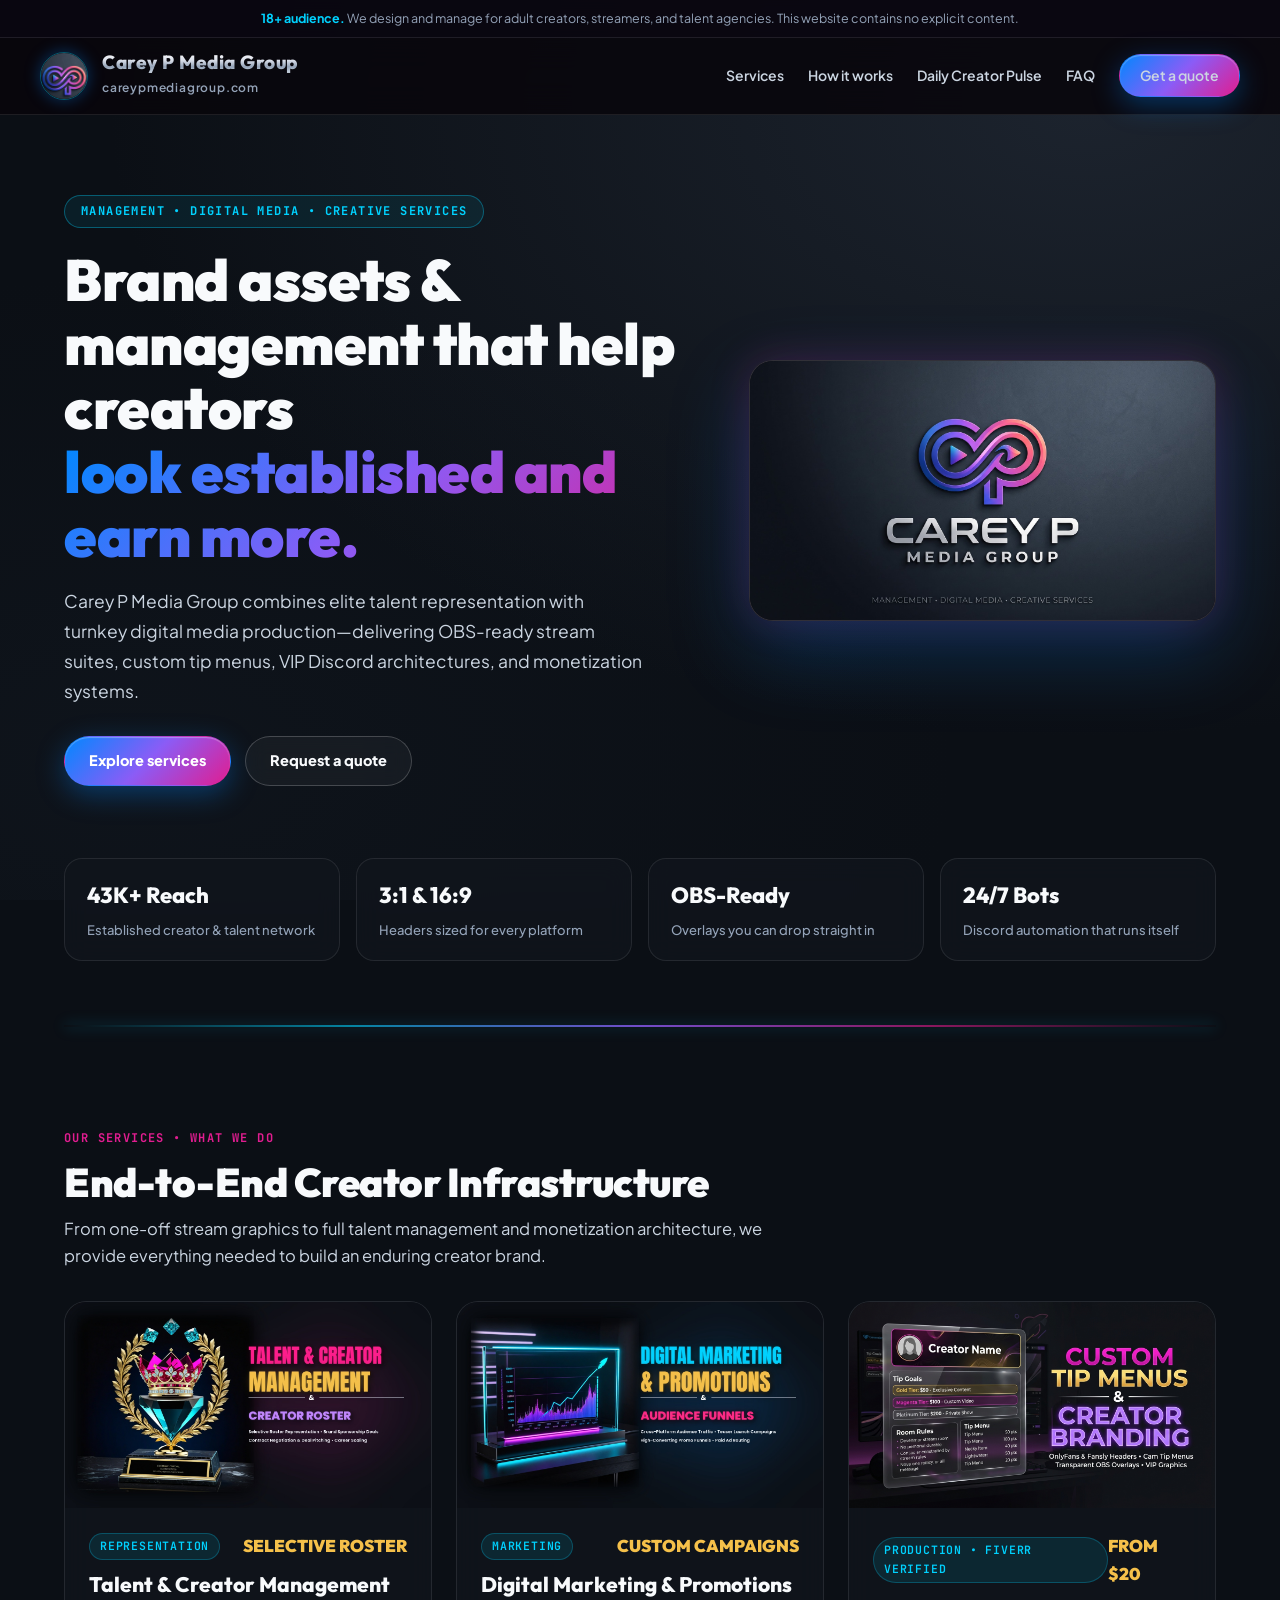
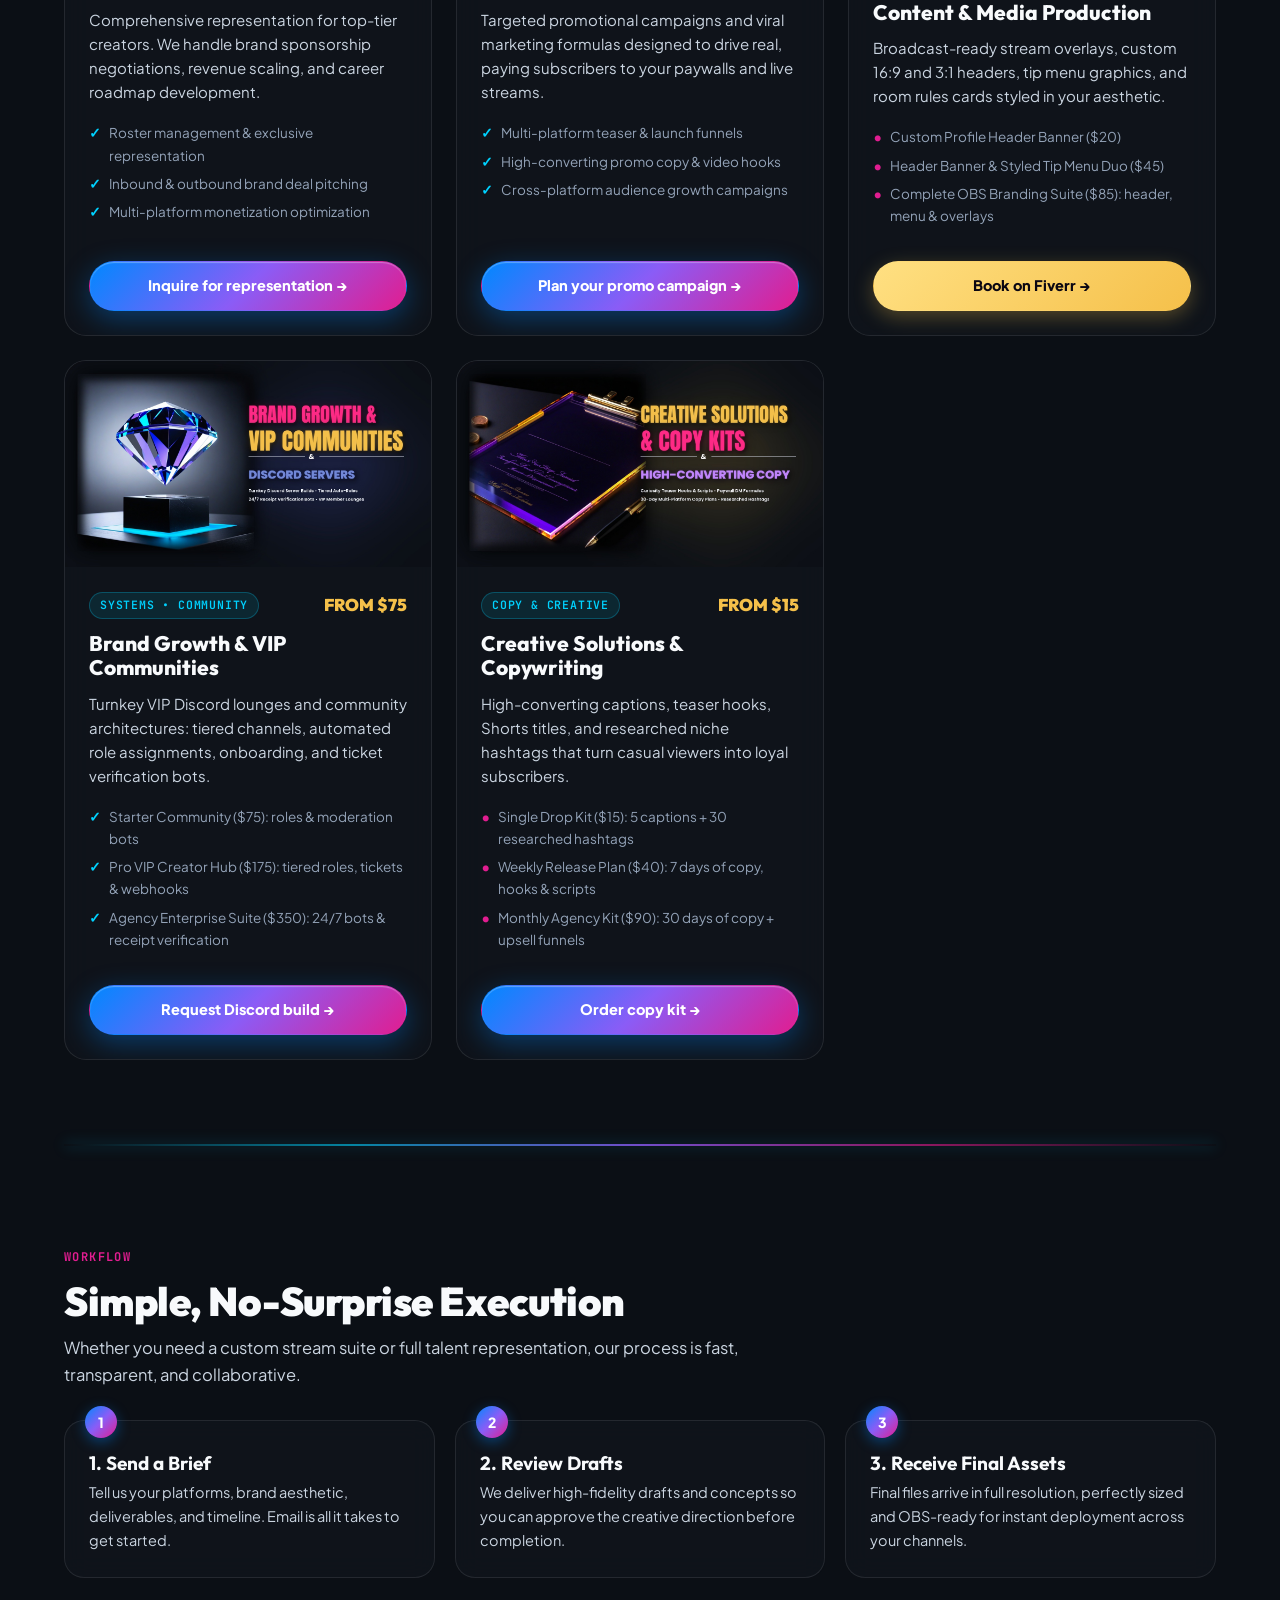
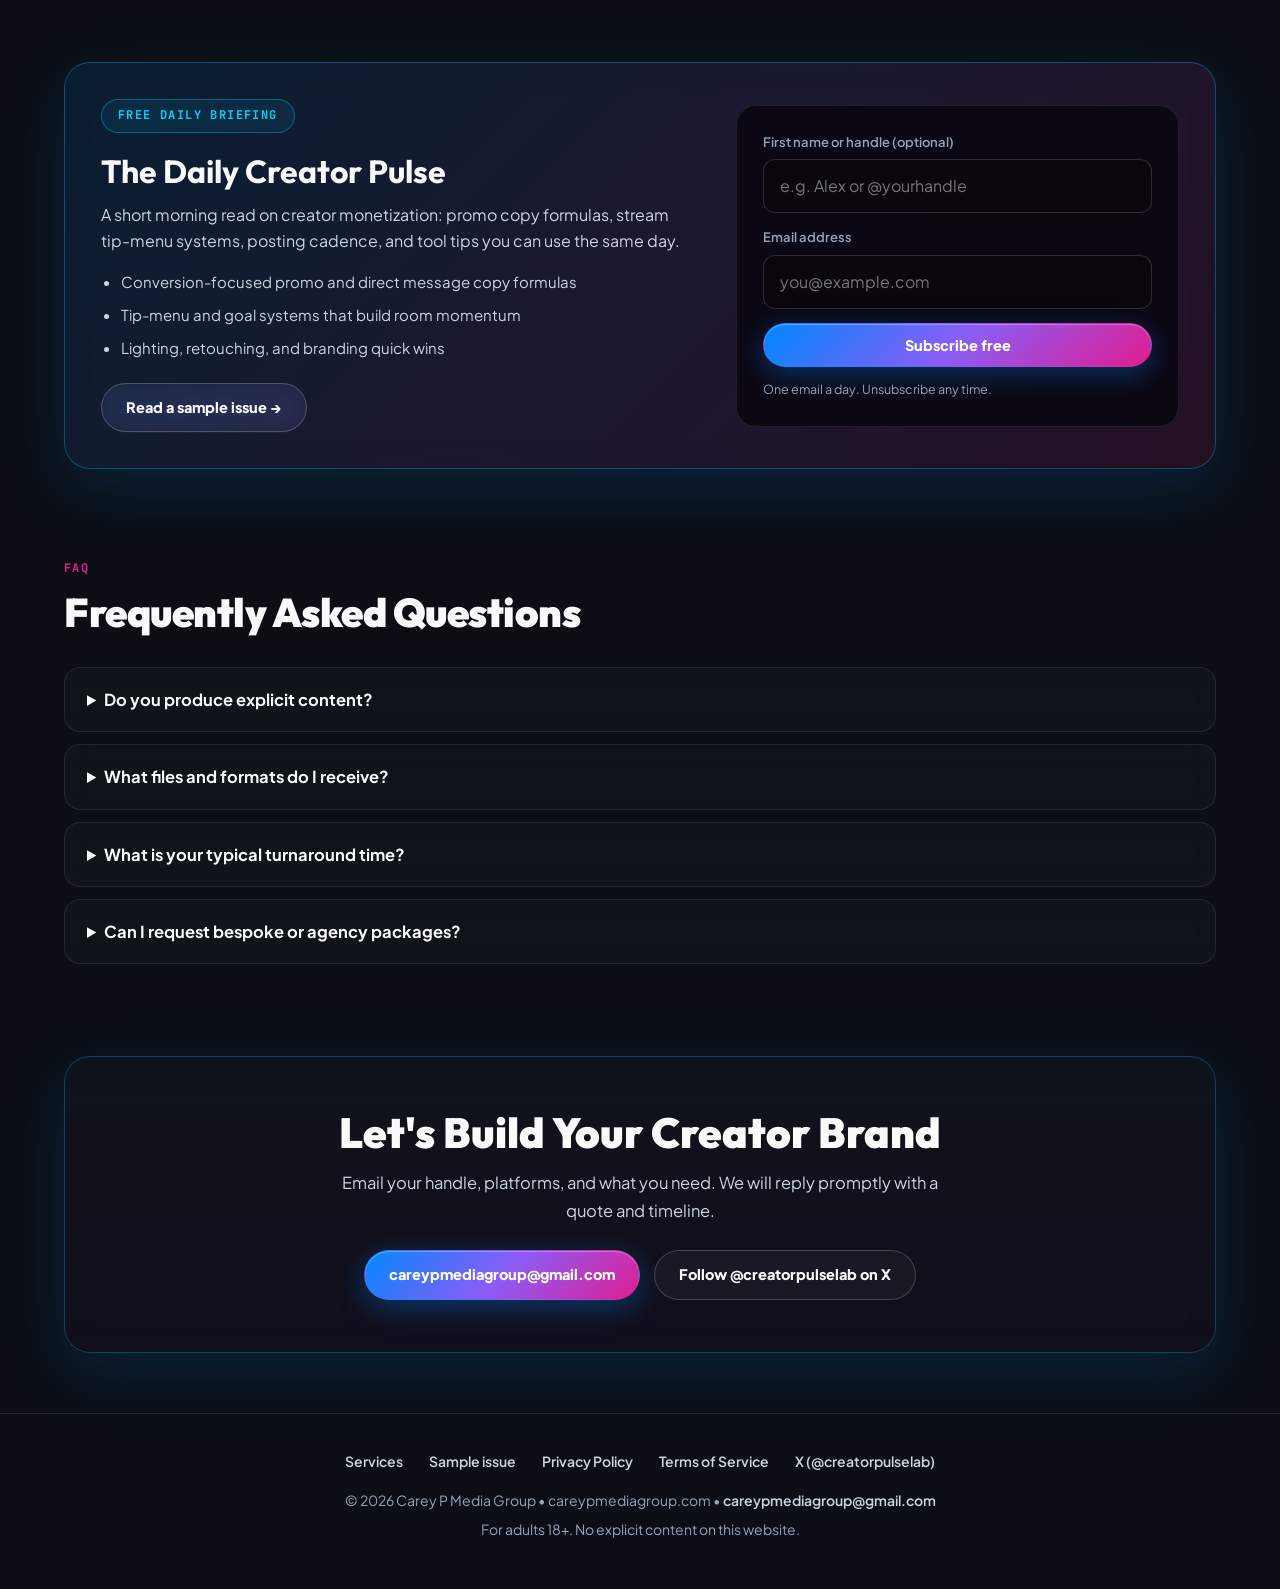
==== commit 0b05f42a: "Update X handle links to @creatorpulselab" ====
--- a/index.html
+++ b/index.html
@@ -13,7 +13,7 @@
   <meta property="og:url" content="https://careypmediagroup.com/">
   <meta property="og:image" content="https://careypmediagroup.com/assets/banner.png">
   <meta name="twitter:card" content="summary_large_image">
-  <meta name="twitter:site" content="@cpmediagroup">
+  <meta name="twitter:site" content="@creatorpulselab">
   <meta name="twitter:image" content="https://careypmediagroup.com/assets/banner.png">
   <link rel="icon" type="image/png" href="assets/favicon.png">
   <link rel="preconnect" href="https://fonts.googleapis.com">
@@ -245,7 +245,7 @@
       <p>Email your handle, platforms, and what you need. We will reply promptly with a quote and timeline.</p>
       <div class="cta-row" style="justify-content:center;">
         <a class="btn btn-primary" href="mailto:careypmediagroup@gmail.com?subject=Quote%20Request">careypmediagroup@gmail.com</a>
-        <a class="btn btn-ghost" href="https://twitter.com/cpmediagroup" target="_blank" rel="noopener">Follow @cpmediagroup on X</a>
+        <a class="btn btn-ghost" href="https://x.com/creatorpulselab" target="_blank" rel="noopener">Follow @creatorpulselab on X</a>
       </div>
     </section>
   </main>
@@ -256,7 +256,7 @@
       <a href="pulse-preview.html">Sample issue</a>
       <a href="privacy.html">Privacy Policy</a>
       <a href="terms.html">Terms of Service</a>
-      <a href="https://twitter.com/cpmediagroup" target="_blank" rel="noopener">X (@cpmediagroup)</a>
+      <a href="https://x.com/creatorpulselab" target="_blank" rel="noopener">X (@creatorpulselab)</a>
     </div>
     <p>&copy; 2026 Carey P Media Group &bull; careypmediagroup.com &bull; <a href="mailto:careypmediagroup@gmail.com">careypmediagroup@gmail.com</a></p>
     <p style="margin-top:6px;">For adults 18+. No explicit content on this website.</p>
